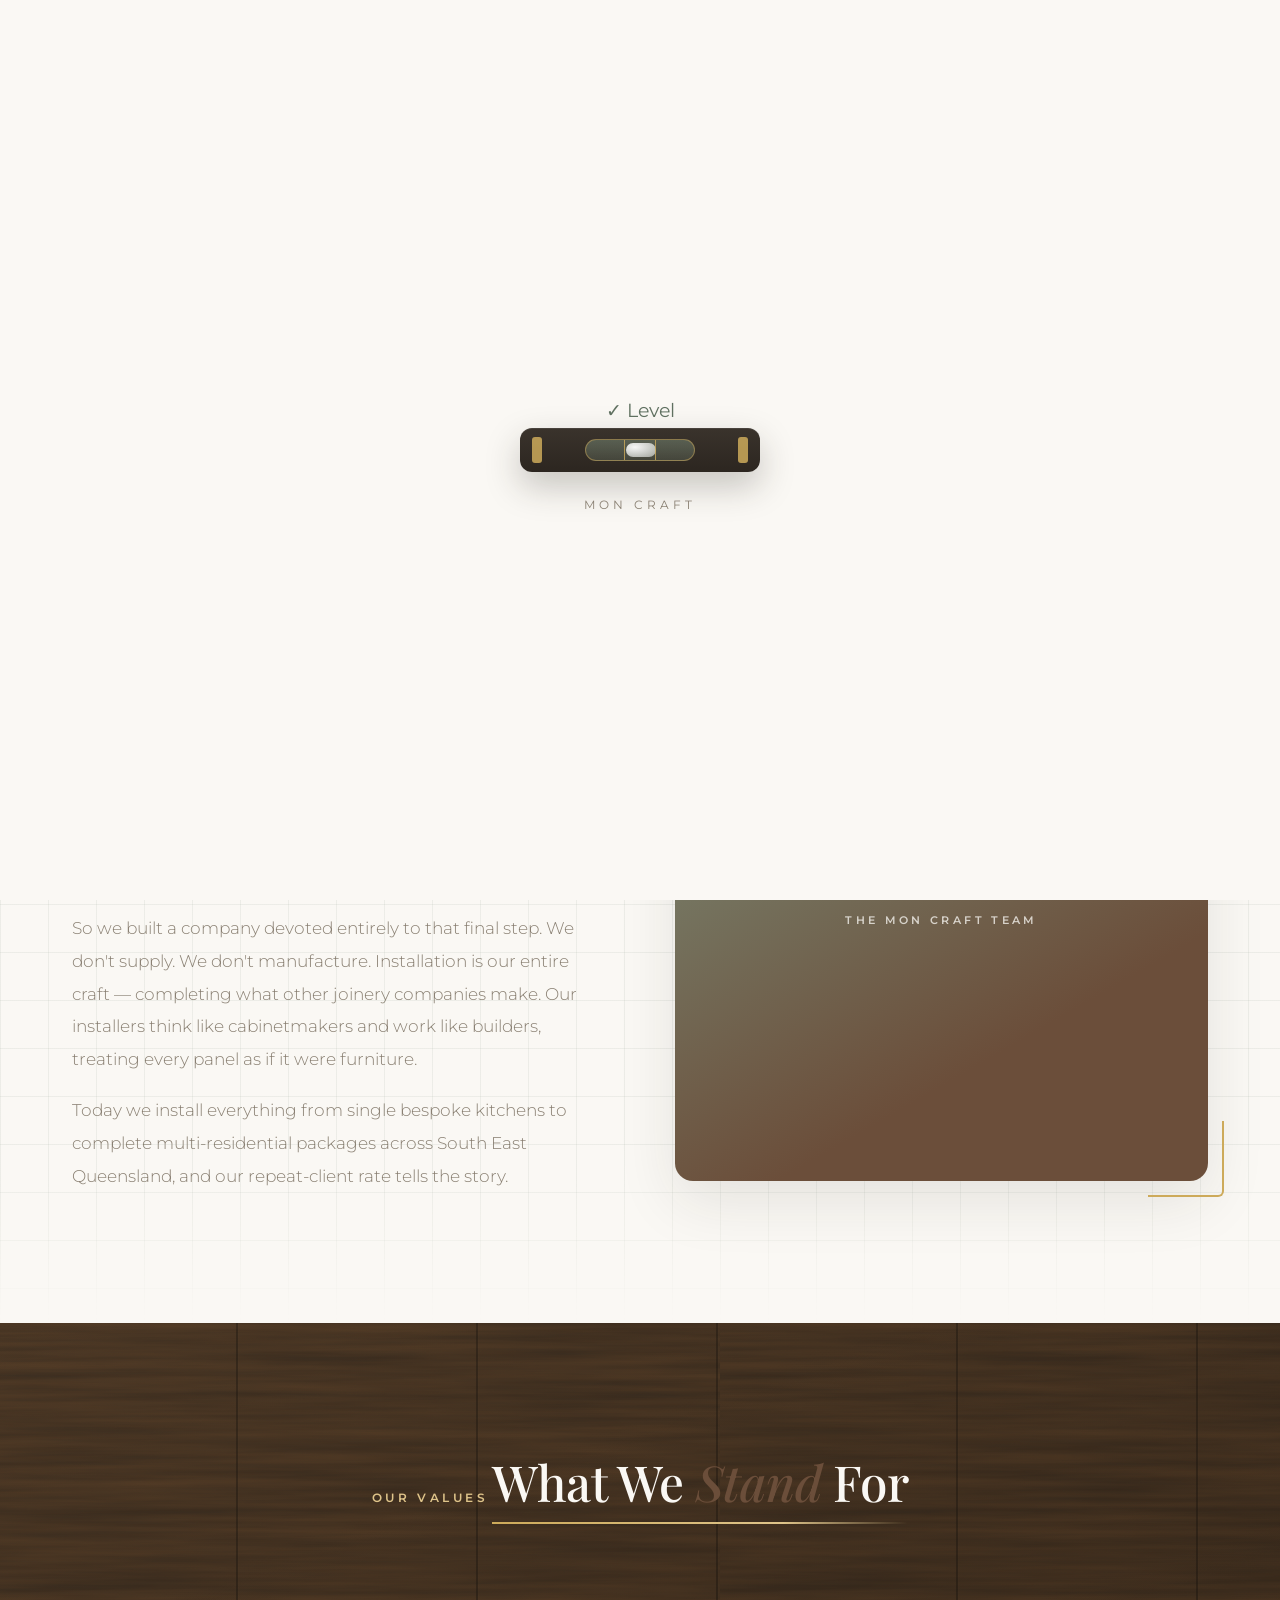
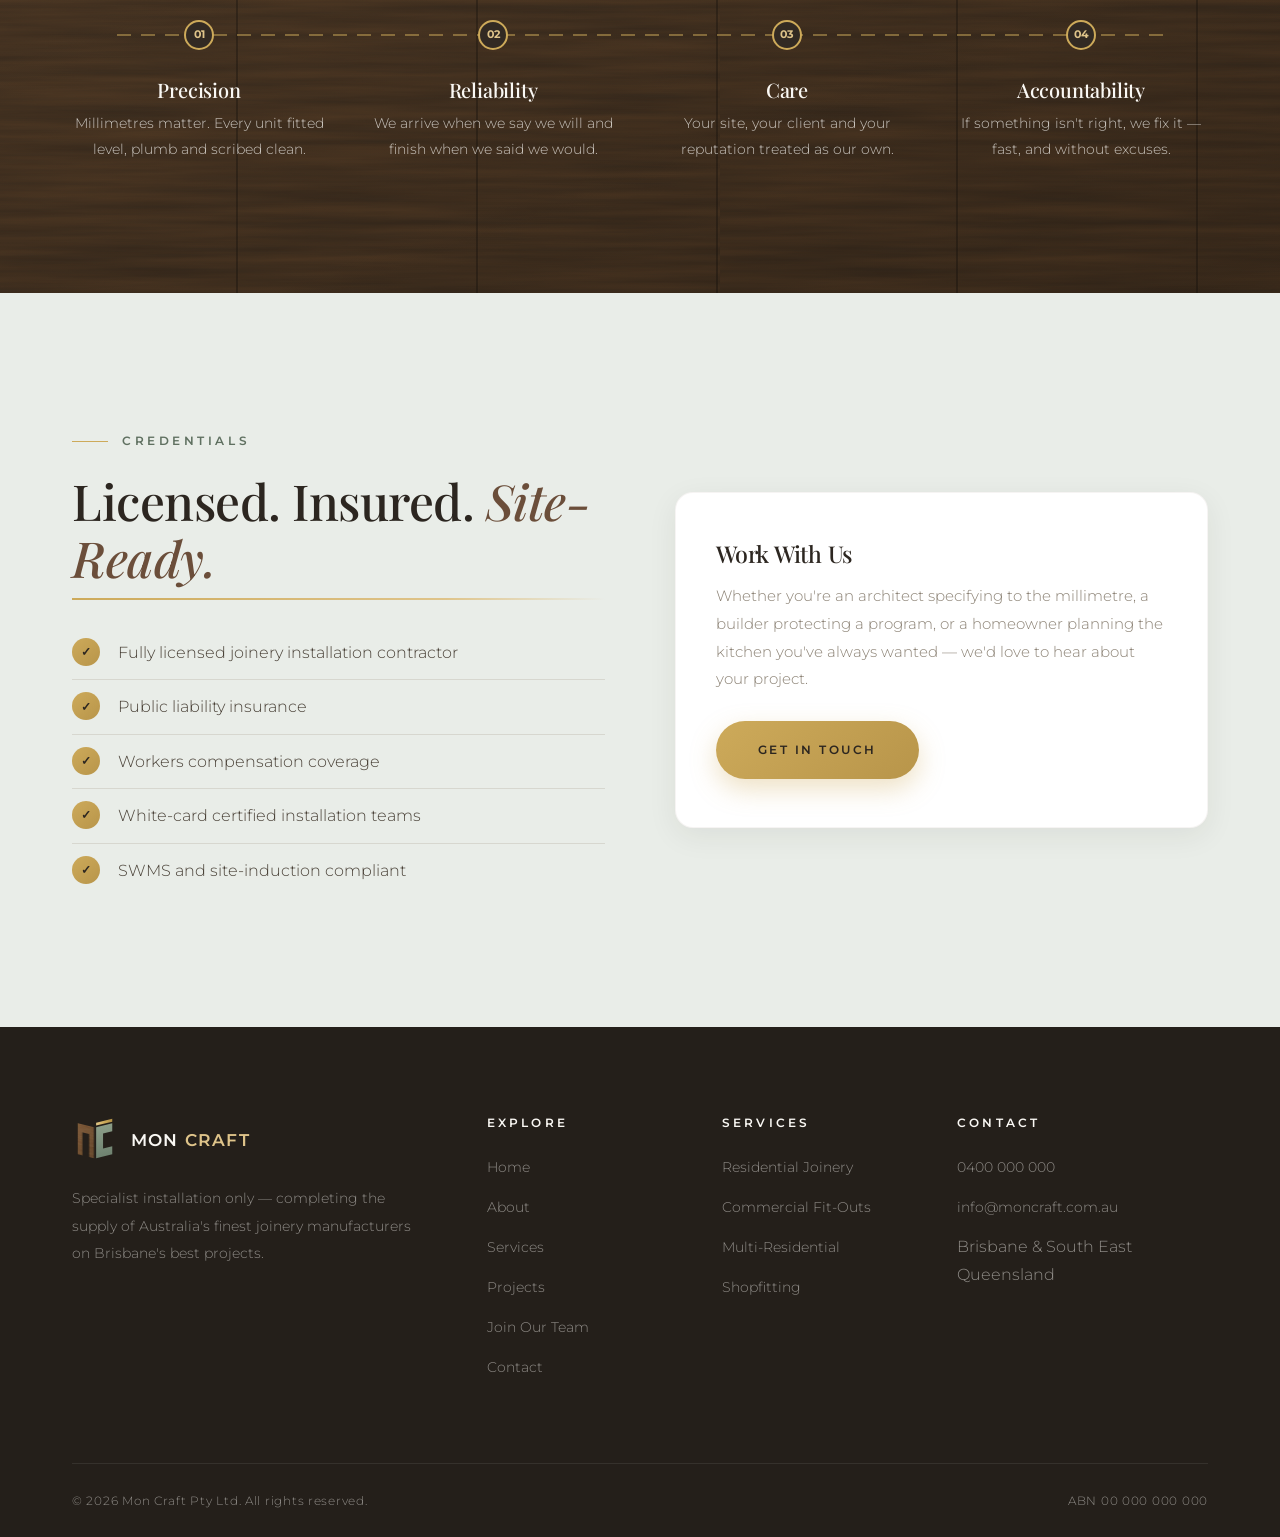
==== about.html @ 94e4bc3c "Mon Craft Pty Ltd website — initial version" ====
<!DOCTYPE html>
<html lang="en">
<head>
<meta charset="UTF-8">
<meta name="viewport" content="width=device-width, initial-scale=1.0">
<title>About — Mon Craft Pty Ltd</title>
<meta name="description" content="About Mon Craft Pty Ltd — Brisbane's premium joinery and cabinet installation specialists.">
<link rel="preconnect" href="https://fonts.googleapis.com">
<link rel="preconnect" href="https://fonts.gstatic.com" crossorigin>
<link href="https://fonts.googleapis.com/css2?family=Playfair+Display:ital,wght@0,500;0,600;1,500&family=Montserrat:wght@300;400;500;600&display=swap" rel="stylesheet">
<link rel="stylesheet" href="css/style.css">
<link rel="icon" type="image/svg+xml" href="img/logo.svg">
</head>
<body>

<div id="loader">
  <div class="level"><div class="vial"><div class="bubble"></div></div></div>
  <div class="loader-check">✓ Level</div>
  <div class="loader-msg">Mon Craft</div>
</div>
<div id="tape"></div>

<header class="site-header">
  <div class="bar">
    <nav class="nav-wrap">
      <a href="index.html" class="logo">
        <img src="img/logo.svg" alt="Mon Craft logo" class="logo-img">
        <div class="logo-text">Mon <span>Craft</span></div>
      </a>
      <button class="nav-toggle" aria-label="Menu">☰</button>
      <ul class="nav-links">
        <li><a href="index.html">Home</a></li>
        <li><a href="about.html" class="active">About</a></li>
        <li><a href="services.html">Services</a></li>
        <li><a href="projects.html">Projects</a></li>
        <li><a href="join.html">Join Us</a></li>
        <li><a href="contact.html" class="nav-cta">Get a Quote</a></li>
      </ul>
    </nav>
  </div>
</header>

<section class="page-hero">
  <div class="container">
    <span class="kicker">About Us</span>
    <h1>Where <em>Craft</em> Meets Construction</h1>
    <p>A Brisbane installation studio built on one belief: the final millimetre matters as much as the first.</p>
  </div>
</section>

<section class="section blueprint">
  <div class="container grid-2" style="align-items:center;">
    <div class="reveal-drawer">
      <span class="kicker">Our Story</span>
      <h2 class="drawn">Installation Is <em>All</em> We Do</h2>
      <p class="lead" style="margin-top:26px;">Mon Craft was founded on a simple observation: beautifully made joinery is too often let down at the final step — rushed fitting, poor scribing, defect call-backs.</p>
      <p class="lead" style="margin-top:18px;">So we built a company devoted entirely to that final step. We don't supply. We don't manufacture. Installation is our entire craft — completing what other joinery companies make. Our installers think like cabinetmakers and work like builders, treating every panel as if it were furniture.</p>
      <p class="lead" style="margin-top:18px;">Today we install everything from single bespoke kitchens to complete multi-residential packages across South East Queensland, and our repeat-client rate tells the story.</p>
    </div>
    <div class="sq-frame reveal-drawer-r">
      <div class="img"><div class="ph ph-blend" style="height:520px;">The Mon Craft Team</div></div>
    </div>
  </div>
</section>

<section class="section section-dark">
  <div class="container">
    <div class="section-head center reveal">
      <span class="kicker">Our Values</span>
      <h2 class="drawn">What We <em>Stand</em> For</h2>
    </div>
    <div class="process">
      <div class="pstep reveal d1">
        <div class="dot">01</div>
        <h3>Precision</h3>
        <p>Millimetres matter. Every unit fitted level, plumb and scribed clean.</p>
      </div>
      <div class="pstep reveal d2">
        <div class="dot">02</div>
        <h3>Reliability</h3>
        <p>We arrive when we say we will and finish when we said we would.</p>
      </div>
      <div class="pstep reveal d3">
        <div class="dot">03</div>
        <h3>Care</h3>
        <p>Your site, your client and your reputation treated as our own.</p>
      </div>
      <div class="pstep reveal d4">
        <div class="dot">04</div>
        <h3>Accountability</h3>
        <p>If something isn't right, we fix it — fast, and without excuses.</p>
      </div>
    </div>
  </div>
</section>

<section class="section section-sage">
  <div class="container grid-2" style="align-items:center;">
    <div class="reveal-drawer">
      <span class="kicker">Credentials</span>
      <h2 class="drawn">Licensed. Insured. <em>Site-Ready.</em></h2>
      <ul class="check-list" style="margin-top:26px;">
        <li>Fully licensed joinery installation contractor</li>
        <li>Public liability insurance</li>
        <li>Workers compensation coverage</li>
        <li>White-card certified installation teams</li>
        <li>SWMS and site-induction compliant</li>
      </ul>
    </div>
    <div class="reveal-drawer-r">
      <div class="card">
        <h3>Work With Us</h3>
        <p>Whether you're an architect specifying to the millimetre, a builder protecting a program, or a homeowner planning the kitchen you've always wanted — we'd love to hear about your project.</p>
        <a href="contact.html" class="btn btn-gold" style="margin-top:28px;">Get in Touch</a>
      </div>
    </div>
  </div>
</section>

<footer class="site-footer">
  <div class="container">
    <div class="footer-grid">
      <div class="footer-about">
        <a href="index.html" class="logo">
          <img src="img/logo.svg" alt="Mon Craft logo" class="logo-img">
          <div class="logo-text">Mon <span>Craft</span></div>
        </a>
        <p>Specialist installation only — completing the supply of Australia's finest joinery manufacturers on Brisbane's best projects.</p>
      </div>
      <div>
        <h4>Explore</h4>
        <ul>
          <li><a href="index.html">Home</a></li>
          <li><a href="about.html">About</a></li>
          <li><a href="services.html">Services</a></li>
          <li><a href="projects.html">Projects</a></li>
          <li><a href="join.html">Join Our Team</a></li>
          <li><a href="contact.html">Contact</a></li>
        </ul>
      </div>
      <div>
        <h4>Services</h4>
        <ul>
          <li><a href="services.html">Residential Joinery</a></li>
          <li><a href="services.html">Commercial Fit-Outs</a></li>
          <li><a href="services.html">Multi-Residential</a></li>
          <li><a href="services.html">Shopfitting</a></li>
        </ul>
      </div>
      <div>
        <h4>Contact</h4>
        <ul>
          <li><a href="tel:+61400000000">0400 000 000</a></li>
          <li><a href="mailto:info@moncraft.com.au">info@moncraft.com.au</a></li>
          <li>Brisbane &amp; South East Queensland</li>
        </ul>
      </div>
    </div>
    <div class="footer-bottom">
      <span>© 2026 Mon Craft Pty Ltd. All rights reserved.</span>
      <span>ABN 00 000 000 000</span>
    </div>
  </div>
</footer>

<script src="js/main.js"></script>
</body>
</html>
---- css/style.css ----
/* ============================================================
   Mon Craft Pty Ltd — Premium Design System
   Wood #6B4E3A · Sage #7C8F7A · Gold #CDAA5A
   Playfair Display headings · Montserrat body · Space Grotesk nav
   ============================================================ */

@import url("https://fonts.googleapis.com/css2?family=Space+Grotesk:wght@400;500;600&display=swap");

:root {
  --wood: #6B4E3A;
  --wood-deep: #4E3828;
  --wood-soft: #8a6a52;
  --sage: #7C8F7A;
  --sage-deep: #5f7060;
  --sage-mist: #e9ede8;
  --gold: #CDAA5A;
  --gold-soft: #dfc48a;
  --cream: #FAF8F4;
  --cream-2: #F3EFE8;
  --ink: #2C2620;
  --text: #4A4238;
  --text-soft: #8a8073;
  --line: rgba(107, 78, 58, 0.14);
  --max-w: 1200px;
  --r: 18px;
  --r-sm: 10px;
  --shadow: 0 20px 60px rgba(44, 38, 32, 0.10);
  --shadow-soft: 0 8px 30px rgba(44, 38, 32, 0.07);
  --font-head: "Playfair Display", Georgia, serif;
  --font-body: "Montserrat", "Helvetica Neue", Arial, sans-serif;
  --ease: cubic-bezier(0.22, 1, 0.36, 1);
}

* { margin: 0; padding: 0; box-sizing: border-box; }
html { scroll-behavior: smooth; }

body {
  font-family: var(--font-body);
  color: var(--text);
  background: var(--cream);
  line-height: 1.75;
  font-size: 16px;
  font-weight: 400;
  -webkit-font-smoothing: antialiased;
  overflow-x: hidden;
  /* carpenter's pencil cursor */
  cursor: url("data:image/svg+xml,%3Csvg xmlns='http://www.w3.org/2000/svg' width='32' height='32'%3E%3Cg transform='rotate(135 16 16)'%3E%3Crect x='12' y='-2' width='8' height='23' rx='1' fill='%236B4E3A'/%3E%3Cline x1='14.6' y1='-2' x2='14.6' y2='21' stroke='%23583e2c' stroke-width='1'/%3E%3Cline x1='17.4' y1='-2' x2='17.4' y2='21' stroke='%23856046' stroke-width='1'/%3E%3Crect x='12' y='17' width='8' height='3' fill='%23CDAA5A'/%3E%3Cpolygon points='12,21 20,21 16,29' fill='%23E8D9BF'/%3E%3Cpolygon points='14.7,26.4 17.3,26.4 16,29' fill='%232C2620'/%3E%3C/g%3E%3C/svg%3E") 7 7, auto;
}

/* gold pencil over interactive elements */
a, button, .btn, select, .project, .nav-toggle, label {
  cursor: url("data:image/svg+xml,%3Csvg xmlns='http://www.w3.org/2000/svg' width='32' height='32'%3E%3Cg transform='rotate(135 16 16)'%3E%3Crect x='12' y='-2' width='8' height='23' rx='1' fill='%23CDAA5A'/%3E%3Cline x1='14.6' y1='-2' x2='14.6' y2='21' stroke='%23b8954a' stroke-width='1'/%3E%3Cline x1='17.4' y1='-2' x2='17.4' y2='21' stroke='%23dfc48a' stroke-width='1'/%3E%3Crect x='12' y='17' width='8' height='3' fill='%232C2620'/%3E%3Cpolygon points='12,21 20,21 16,29' fill='%23E8D9BF'/%3E%3Cpolygon points='14.7,26.4 17.3,26.4 16,29' fill='%232C2620'/%3E%3C/g%3E%3C/svg%3E") 7 7, pointer;
}

img { max-width: 100%; display: block; }
::selection { background: var(--gold); color: var(--ink); }

.container { max-width: var(--max-w); margin: 0 auto; padding: 0 32px; }

/* ---------- Typography ---------- */
h1, h2, h3, h4 {
  font-family: var(--font-head);
  font-weight: 500;
  color: var(--ink);
  line-height: 1.15;
  letter-spacing: -0.01em;
}
h1 { font-size: clamp(2.8rem, 6vw, 4.8rem); }
h2 { font-size: clamp(2rem, 4vw, 3.1rem); }
h3 { font-size: 1.45rem; }
h1 em, h2 em { font-style: italic; color: var(--wood); }

.kicker {
  display: inline-flex;
  align-items: center;
  gap: 14px;
  font-size: 0.74rem;
  font-weight: 600;
  letter-spacing: 0.3em;
  text-transform: uppercase;
  color: var(--sage-deep);
  margin-bottom: 20px;
}
.kicker::before {
  content: "";
  width: 36px;
  height: 1px;
  background: var(--gold);
}

.lead {
  font-size: 1.08rem;
  font-weight: 300;
  line-height: 1.9;
  color: var(--text-soft);
  max-width: 620px;
}

/* Pencil-drawn heading underline */
.drawn { position: relative; display: inline-block; padding-bottom: 14px; }
.drawn::after {
  content: "";
  position: absolute;
  left: 0; bottom: 0;
  width: 100%;
  height: 2px;
  background: linear-gradient(90deg, var(--gold), var(--gold-soft) 70%, transparent);
  transform: scaleX(0);
  transform-origin: left;
  transition: transform 1.4s var(--ease) 0.3s;
}
.in .drawn::after, .drawn.in::after { transform: scaleX(1); }

/* ---------- Spirit-level page loader ---------- */
#loader {
  position: fixed;
  inset: 0;
  z-index: 9999;
  background: var(--cream);
  display: grid;
  place-items: center;
  transition: opacity 0.7s var(--ease), visibility 0.7s;
}
#loader.done { opacity: 0; visibility: hidden; }

.level {
  width: 240px;
  height: 44px;
  border-radius: 12px;
  background: linear-gradient(180deg, #3a332c, #2C2620);
  box-shadow: inset 0 1px 0 rgba(255,255,255,0.08), 0 14px 34px rgba(44,38,32,0.25);
  display: grid;
  place-items: center;
  position: relative;
}
.level::before, .level::after {
  content: "";
  position: absolute;
  top: 50%;
  transform: translateY(-50%);
  width: 10px; height: 26px;
  border-radius: 3px;
  background: var(--gold);
  opacity: 0.85;
}
.level::before { left: 12px; }
.level::after { right: 12px; }

.vial {
  width: 110px;
  height: 22px;
  border-radius: 12px;
  background: linear-gradient(180deg, rgba(124,143,122,0.5), rgba(124,143,122,0.28));
  border: 1px solid rgba(205,170,90,0.5);
  position: relative;
  overflow: hidden;
}
.vial::before, .vial::after {
  content: "";
  position: absolute;
  top: 0; bottom: 0;
  width: 1px;
  background: rgba(205,170,90,0.8);
}
.vial::before { left: 38px; }
.vial::after { right: 38px; }

.bubble {
  position: absolute;
  top: 3px;
  left: 8px;
  width: 30px; height: 14px;
  border-radius: 8px;
  background: radial-gradient(ellipse at 30% 30%, rgba(255,255,255,0.95), rgba(233,237,232,0.55));
  animation: settle 1.6s var(--ease) forwards;
}
@keyframes settle {
  0%   { left: 8px; }
  45%  { left: 66px; }
  70%  { left: 34px; }
  100% { left: 40px; }
}

.loader-msg {
  position: absolute;
  margin-top: 110px;
  font-size: 0.72rem;
  letter-spacing: 0.34em;
  text-transform: uppercase;
  color: var(--text-soft);
}
.loader-check {
  position: absolute;
  margin-top: -78px;
  font-size: 1.2rem;
  color: var(--sage-deep);
  opacity: 0;
  transition: opacity 0.4s;
}
#loader.level-ok .loader-check { opacity: 1; }

/* ---------- Tape-measure scroll progress (modern, minimal) ---------- */
#tape {
  position: fixed;
  top: 0; left: 0;
  height: 10px;
  width: 0%;
  z-index: 1000;
  background:
    repeating-linear-gradient(90deg,
      transparent 0 11px, rgba(44,38,32,0.35) 11px 12px,
      transparent 12px 59px, rgba(44,38,32,0.7) 59px 60px),
    linear-gradient(180deg, #faf7f0, #e9e2d2);
  border-bottom: 2px solid var(--gold);
  border-bottom-right-radius: 3px;
  box-shadow: 0 2px 10px rgba(44,38,32,0.18);
  transition: width 0.08s linear;
}
#tape::after {          /* sleek end cap */
  content: "";
  position: absolute;
  right: -2px; top: 0;
  width: 5px; height: 12px;
  background: #1d1915;
  border-radius: 0 0 3px 3px;
}

/* ---------- Realistic woodgrain panels on brown surfaces ---------- */
.hero::after, .page-hero::after, .section-dark::after, .cta-band::after {
  content: "";
  position: absolute;
  inset: 0;
  z-index: 0;
  pointer-events: none;
  background-image:
    /* panel seams: shadow + bevelled highlight every board */
    repeating-linear-gradient(90deg,
      transparent 0 236px,
      rgba(0,0,0,0.42) 236px 238px,
      rgba(255,255,255,0.07) 238px 239px,
      transparent 239px 240px),
    /* long, stretched wood fibres */
    url("data:image/svg+xml,%3Csvg xmlns='http://www.w3.org/2000/svg' width='600' height='600'%3E%3Cfilter id='wg'%3E%3CfeTurbulence type='fractalNoise' baseFrequency='0.005 0.11' numOctaves='5' seed='8'/%3E%3CfeColorMatrix values='0 0 0 0 0.82 0 0 0 0 0.62 0 0 0 0 0.40 1.1 0 0 0 -0.18'/%3E%3C/filter%3E%3Crect width='600' height='600' filter='url(%23wg)'/%3E%3C/svg%3E"),
    /* fine grain detail */
    url("data:image/svg+xml,%3Csvg xmlns='http://www.w3.org/2000/svg' width='300' height='300'%3E%3Cfilter id='wf'%3E%3CfeTurbulence type='fractalNoise' baseFrequency='0.012 0.35' numOctaves='3' seed='21'/%3E%3CfeColorMatrix values='0 0 0 0 0.25 0 0 0 0 0.16 0 0 0 0 0.09 0.7 0 0 0 -0.1'/%3E%3C/filter%3E%3Crect width='300' height='300' filter='url(%23wf)'/%3E%3C/svg%3E");
  background-size: auto, 720px 640px, 340px 300px;
  opacity: 0.55;
  mix-blend-mode: overlay;
}
.cta-band { position: relative; overflow: hidden; }
.hero .container, .page-hero .container, .cta-band .container { position: relative; z-index: 2; }
.section-dark .container { position: relative; z-index: 2; }

/* ---------- Header ---------- */
.site-header {
  position: fixed;
  top: 14px; left: 0; right: 0;
  z-index: 900;
  transition: all 0.4s var(--ease);
}
.site-header .bar {
  max-width: var(--max-w);
  margin: 0 auto;
  padding: 0 32px;
}
.nav-wrap {
  display: flex;
  align-items: center;
  justify-content: space-between;
  height: 72px;
  padding: 0 28px;
  border-radius: 100px;
  background: rgba(250, 248, 244, 0.72);
  backdrop-filter: blur(18px);
  -webkit-backdrop-filter: blur(18px);
  border: 1px solid rgba(107,78,58,0.10);
  box-shadow: var(--shadow-soft);
}

.logo { display: flex; align-items: center; gap: 13px; text-decoration: none; }
.logo-img { height: 46px; width: auto; display: block; }
.logo-text {
  font-family: var(--font-body);
  font-size: 1.08rem;
  font-weight: 600;
  letter-spacing: 0.08em;
  text-transform: uppercase;
  color: var(--wood);
}
.logo-text span { color: var(--sage-deep); }

.nav-links { display: flex; align-items: center; gap: 34px; list-style: none; }
.nav-links a {
  font-family: "Space Grotesk", var(--font-body);
  font-size: 0.98rem;
  font-weight: 500;
  letter-spacing: 0.01em;
  text-transform: none;
  text-decoration: none;
  color: var(--ink);
  position: relative;
  padding: 6px 0;
  transition: color 0.3s;
}
.nav-links a::after {
  content: "";
  position: absolute;
  left: 0; bottom: 0;
  width: 100%; height: 1px;
  background: var(--gold);
  transform: scaleX(0);
  transform-origin: left;
  transition: transform 0.4s var(--ease);
}
.nav-links a:hover { color: var(--wood); }
.nav-links a:hover::after, .nav-links a.active::after { transform: scaleX(1); }
.nav-links a.active { color: var(--wood); }

.nav-cta {
  background: linear-gradient(140deg, var(--gold), #b8954a);
  color: var(--ink) !important;
  padding: 11px 24px !important;
  border-radius: 100px;
  font-weight: 600 !important;
  box-shadow: 0 6px 18px rgba(205,170,90,0.35);
  transition: transform 0.3s var(--ease), box-shadow 0.3s !important;
}
.nav-cta::after { display: none; }
.nav-cta:hover { transform: translateY(-2px); box-shadow: 0 10px 26px rgba(205,170,90,0.45); }

.nav-toggle {
  display: none;
  background: none;
  border: none;
  font-size: 1.6rem;
  color: var(--ink);
  cursor: pointer;
}

/* ---------- Buttons (chisel-carved) ---------- */
.btn {
  display: inline-block;
  font-family: var(--font-body);
  font-size: 0.78rem;
  font-weight: 600;
  letter-spacing: 0.2em;
  text-transform: uppercase;
  text-decoration: none;
  padding: 18px 42px;
  border-radius: 100px;
  cursor: pointer;
  border: none;
  transition: all 0.35s var(--ease);
  position: relative;
}
.btn-gold {
  background: linear-gradient(140deg, var(--gold), #b8954a);
  color: var(--ink);
  box-shadow: 0 10px 26px rgba(205,170,90,0.35);
}
.btn-gold:hover {
  transform: translateY(1px);           /* carved press */
  box-shadow: 0 4px 12px rgba(205,170,90,0.3),
              inset 0 3px 8px rgba(78,56,40,0.28);
}
.btn-ghost {
  background: transparent;
  color: var(--cream);
  border: 1px solid rgba(250,248,244,0.4);
}
.btn-ghost:hover { background: rgba(250,248,244,0.12); border-color: var(--gold); color: var(--gold-soft); }

.btn-wood {
  background: linear-gradient(140deg, var(--wood), var(--wood-deep));
  color: var(--cream);
  box-shadow: 0 10px 26px rgba(107,78,58,0.3);
}
.btn-wood:hover {
  transform: translateY(1px);
  box-shadow: 0 4px 12px rgba(107,78,58,0.28), inset 0 3px 8px rgba(0,0,0,0.3);
}

/* ---------- Blueprint grid backdrop ---------- */
.blueprint {
  position: relative;
}
.blueprint::before {
  content: "";
  position: absolute;
  inset: 0;
  background-image:
    linear-gradient(rgba(124,143,122,0.10) 1px, transparent 1px),
    linear-gradient(90deg, rgba(124,143,122,0.10) 1px, transparent 1px);
  background-size: 48px 48px;
  pointer-events: none;
  mask-image: linear-gradient(180deg, transparent, black 18%, black 82%, transparent);
  -webkit-mask-image: linear-gradient(180deg, transparent, black 18%, black 82%, transparent);
}

/* ---------- Hero ---------- */
.hero {
  min-height: 100vh;
  display: flex;
  align-items: center;
  position: relative;
  overflow: hidden;
  background:
    radial-gradient(1100px 600px at 82% 18%, rgba(205,170,90,0.16), transparent 60%),
    radial-gradient(900px 700px at 12% 85%, rgba(124,143,122,0.14), transparent 55%),
    linear-gradient(165deg, #3e3022 0%, #52402c 45%, #2e2318 100%);
  color: var(--cream);
  padding: 160px 0 120px;
}
.hero::before {   /* blueprint lines overlay */
  content: "";
  position: absolute;
  inset: 0;
  background-image:
    linear-gradient(rgba(205,170,90,0.06) 1px, transparent 1px),
    linear-gradient(90deg, rgba(205,170,90,0.06) 1px, transparent 1px);
  background-size: 64px 64px;
  pointer-events: none;
}
.hero .container { position: relative; z-index: 2; }
.hero .kicker { color: var(--gold-soft); }
.hero h1 { color: var(--cream); max-width: 820px; }
.hero h1 em { color: var(--gold-soft); }
.hero .lead { color: rgba(250,248,244,0.68); margin: 30px 0 44px; }
.hero-btns { display: flex; gap: 18px; flex-wrap: wrap; }

/* hero tape measure svg */
.hero-tape {
  position: absolute;
  bottom: 0;
  left: 0;
  width: 100%;
  z-index: 1;
  opacity: 0.95;
}

/* subtle wood shavings */
.shaving {
  position: absolute;
  width: 14px; height: 7px;
  border-radius: 50% 50% 50% 50% / 70% 70% 30% 30%;
  background: linear-gradient(140deg, var(--gold-soft), var(--wood-soft));
  opacity: 0;
  animation: drift 9s linear infinite;
  pointer-events: none;
}
@keyframes drift {
  0%   { transform: translateY(-40px) rotate(0deg); opacity: 0; }
  12%  { opacity: 0.4; }
  85%  { opacity: 0.25; }
  100% { transform: translateY(105vh) rotate(540deg); opacity: 0; }
}

/* scroll hint */
.scroll-hint {
  position: absolute;
  bottom: 46px; left: 50%;
  transform: translateX(-50%);
  z-index: 3;
  font-size: 0.66rem;
  letter-spacing: 0.34em;
  text-transform: uppercase;
  color: rgba(250,248,244,0.55);
  text-align: center;
}
.scroll-hint::after {
  content: "";
  display: block;
  width: 1px; height: 42px;
  margin: 12px auto 0;
  background: linear-gradient(180deg, var(--gold), transparent);
  animation: hint 2.2s var(--ease) infinite;
}
@keyframes hint { 0% { transform: scaleY(0); transform-origin: top; } 55% { transform: scaleY(1); } 100% { transform: scaleY(0); transform-origin: bottom; } }

/* ---------- Sections ---------- */
.section { padding: 130px 0; position: relative; }
.section-cream2 { background: var(--cream-2); }
.section-sage { background: var(--sage-mist); }
.section-dark {
  background: linear-gradient(160deg, #3e3022, #2e2318);
  color: rgba(250,248,244,0.75);
}
.section-dark h2, .section-dark h3 { color: var(--cream); }
.section-dark .lead { color: rgba(250,248,244,0.6); }
.section-dark .kicker { color: var(--gold-soft); }

.section-head { margin-bottom: 72px; }
.section-head.center { text-align: center; }
.section-head.center .lead { margin: 18px auto 0; }
.section-head.center .kicker { justify-content: center; }
.section-head.center .kicker::before { display: none; }

/* gold divider */
.divider {
  width: 72px; height: 1px;
  background: linear-gradient(90deg, transparent, var(--gold), transparent);
  margin: 0 auto;
}

/* ---------- Grids ---------- */
.grid-3 { display: grid; grid-template-columns: repeat(3, 1fr); gap: 34px; }
.grid-2 { display: grid; grid-template-columns: 1fr 1fr; gap: 70px; }

/* ---------- Cards (drawer reveal) ---------- */
.card {
  background: #fff;
  border-radius: var(--r);
  padding: 48px 40px;
  box-shadow: var(--shadow-soft);
  border: 1px solid rgba(107,78,58,0.06);
  transition: transform 0.5s var(--ease), box-shadow 0.5s var(--ease);
  position: relative;
  overflow: hidden;
}
.card::before {          /* gold edge appears on hover */
  content: "";
  position: absolute;
  top: 0; left: 0; right: 0;
  height: 3px;
  background: linear-gradient(90deg, var(--gold), transparent);
  transform: scaleX(0);
  transform-origin: left;
  transition: transform 0.6s var(--ease);
}
.card:hover { transform: translateY(-8px); box-shadow: var(--shadow); }
.card:hover::before { transform: scaleX(1); }

.card-icon {
  width: 60px; height: 60px;
  border-radius: 16px;
  background: linear-gradient(140deg, var(--sage-mist), #fff);
  border: 1px solid rgba(124,143,122,0.25);
  display: grid;
  place-items: center;
  font-size: 1.5rem;
  margin-bottom: 26px;
  color: var(--wood);
}
.card h3 { margin-bottom: 14px; }
.card p { font-size: 0.94rem; font-weight: 300; color: var(--text-soft); line-height: 1.85; }
.card-link {
  display: inline-block;
  margin-top: 22px;
  font-size: 0.74rem;
  font-weight: 600;
  letter-spacing: 0.2em;
  text-transform: uppercase;
  color: var(--wood);
  text-decoration: none;
  border-bottom: 1px solid var(--gold);
  padding-bottom: 3px;
  transition: color 0.3s;
}
.card-link:hover { color: var(--gold); }

/* ---------- Carpenter's-square framed images ---------- */
.sq-frame {
  position: relative;
  border-radius: var(--r);
  overflow: visible;
}
.sq-frame .img {
  border-radius: var(--r);
  overflow: hidden;
  box-shadow: var(--shadow);
}
.sq-frame::before, .sq-frame::after {
  content: "";
  position: absolute;
  width: 74px; height: 74px;
  border: 2px solid var(--gold);
  transition: all 1s var(--ease) 0.35s;
  opacity: 0;
}
.sq-frame::before {
  top: -16px; left: -16px;
  border-right: none; border-bottom: none;
  border-top-left-radius: 6px;
  transform: translate(14px, 14px);
}
.sq-frame::after {
  bottom: -16px; right: -16px;
  border-left: none; border-top: none;
  border-bottom-right-radius: 6px;
  transform: translate(-14px, -14px);
}
.sq-frame.in::before { opacity: 1; transform: translate(0,0); }
.sq-frame.in::after { opacity: 1; transform: translate(0,0); }

/* placeholder "photography" */
.ph {
  height: 420px;
  display: grid;
  place-items: center;
  font-size: 0.7rem;
  font-weight: 600;
  letter-spacing: 0.3em;
  text-transform: uppercase;
  color: rgba(250,248,244,0.75);
}
.ph-kitchen { background: linear-gradient(150deg, #8a6a52 0%, #6B4E3A 45%, #4E3828 100%); }
.ph-sage { background: linear-gradient(150deg, #96a894, #7C8F7A 55%, #5f7060); }
.ph-dark { background: linear-gradient(150deg, #443628, #2C2620); }
.ph-blend { background: linear-gradient(150deg, #7C8F7A 0%, #6B4E3A 70%); }
.ph-warm { background: linear-gradient(150deg, #CDAA5A 0%, #8a6a52 60%, #6B4E3A); }
.ph-stone { background: linear-gradient(150deg, #a99f90, #6f665a); }

/* ---------- Projects: blueprint → finished ---------- */
.project {
  position: relative;
  border-radius: var(--r);
  overflow: hidden;
  box-shadow: var(--shadow-soft);
  cursor: pointer;
}
.project .ph { height: 320px; transition: transform 1.2s var(--ease); }
.project:hover .ph { transform: scale(1.05); }

.project .bp {
  position: absolute;
  inset: 0;
  background:
    linear-gradient(rgba(44,56,66,0.92), rgba(44,56,66,0.92));
  background-color: #2c3842;
  transition: opacity 0.9s var(--ease);
  display: grid;
  place-items: center;
}
.project .bp svg { width: 62%; height: auto; opacity: 0.9; }
.project:hover .bp { opacity: 0; }

.project .meta {
  position: absolute;
  left: 0; right: 0; bottom: 0;
  padding: 26px 28px;
  background: linear-gradient(transparent, rgba(30,25,20,0.85));
  color: var(--cream);
  z-index: 2;
}
.project .meta .tag {
  font-size: 0.64rem;
  font-weight: 600;
  letter-spacing: 0.28em;
  text-transform: uppercase;
  color: var(--gold-soft);
}
.project .meta h3 { color: var(--cream); font-size: 1.25rem; margin-top: 6px; }
.bp-hint {
  text-align: center;
  margin-top: 46px;
  font-size: 0.72rem;
  letter-spacing: 0.26em;
  text-transform: uppercase;
  color: var(--text-soft);
}

/* ---------- Process (measured timeline) ---------- */
.process { display: grid; grid-template-columns: repeat(4, 1fr); gap: 40px; position: relative; }
.process::before {       /* tape line connecting steps */
  content: "";
  position: absolute;
  top: 34px; left: 4%; right: 4%;
  height: 2px;
  background: repeating-linear-gradient(90deg, var(--gold) 0 14px, transparent 14px 24px);
  opacity: 0.5;
}
.pstep { position: relative; text-align: center; padding-top: 78px; }
.pstep .dot {
  position: absolute;
  top: 20px; left: 50%;
  transform: translateX(-50%);
  width: 30px; height: 30px;
  border-radius: 50%;
  background: var(--cream);
  border: 2px solid var(--gold);
  display: grid;
  place-items: center;
  font-size: 0.7rem;
  font-weight: 700;
  color: var(--wood);
  z-index: 1;
}
.section-dark .pstep .dot { background: #322a23; color: var(--gold-soft); }
.pstep h3 { font-size: 1.25rem; margin-bottom: 10px; }
.pstep p { font-size: 0.9rem; font-weight: 300; line-height: 1.8; }

/* ---------- Why us checklist ---------- */
.check-list { list-style: none; margin-top: 12px; }
.check-list li {
  padding: 13px 0 13px 46px;
  position: relative;
  font-size: 0.98rem;
  font-weight: 300;
  border-bottom: 1px solid var(--line);
}
.check-list li:last-child { border-bottom: none; }
.check-list li::before {
  content: "✓";
  position: absolute;
  left: 0; top: 12px;
  width: 28px; height: 28px;
  border-radius: 50%;
  background: linear-gradient(140deg, var(--gold), #b8954a);
  color: var(--ink);
  font-size: 0.78rem;
  font-weight: 700;
  display: grid;
  place-items: center;
}

/* ---------- Stats ---------- */
.stats { display: grid; grid-template-columns: repeat(4, 1fr); gap: 40px; text-align: center; }
.stat-num {
  font-family: var(--font-head);
  font-size: 3.4rem;
  color: var(--gold);
  line-height: 1;
}
.stat-num sup { font-size: 1.6rem; color: var(--gold-soft); }
.stat-label {
  margin-top: 12px;
  font-size: 0.7rem;
  font-weight: 600;
  letter-spacing: 0.26em;
  text-transform: uppercase;
  color: rgba(250,248,244,0.55);
}

/* ---------- Testimonials ---------- */
.quote-card {
  background: #fff;
  border-radius: var(--r);
  padding: 46px 42px;
  box-shadow: var(--shadow-soft);
  border: 1px solid rgba(107,78,58,0.06);
  position: relative;
}
.quote-card::before {
  content: "“";
  position: absolute;
  top: 18px; left: 34px;
  font-family: var(--font-head);
  font-size: 5rem;
  color: var(--gold);
  opacity: 0.35;
  line-height: 1;
}
.quote-card p { font-size: 0.98rem; font-weight: 300; font-style: italic; line-height: 1.9; margin-top: 26px; }
.quote-card .who {
  margin-top: 26px;
  font-size: 0.74rem;
  font-weight: 600;
  letter-spacing: 0.2em;
  text-transform: uppercase;
  font-style: normal;
  color: var(--wood);
}
.quote-card .who span { display: block; color: var(--text-soft); font-weight: 400; letter-spacing: 0.12em; margin-top: 3px; }

/* ---------- CTA band ---------- */
.cta-band {
  padding: 130px 0;
  text-align: center;
  background:
    radial-gradient(900px 400px at 50% 0%, rgba(205,170,90,0.16), transparent 65%),
    linear-gradient(160deg, #3e3022, #2e2318);
  color: var(--cream);
}
.cta-band h2 { color: var(--cream); margin-bottom: 20px; }
.cta-band p { color: rgba(250,248,244,0.6); font-weight: 300; margin-bottom: 44px; font-size: 1.05rem; }

/* ---------- Forms ---------- */
.form-grid { display: grid; grid-template-columns: 1fr 1fr; gap: 22px; }
.form-grid .full { grid-column: 1 / -1; }

label {
  display: block;
  font-size: 0.68rem;
  font-weight: 600;
  letter-spacing: 0.22em;
  text-transform: uppercase;
  margin-bottom: 9px;
  color: var(--ink);
}
input, select, textarea {
  width: 100%;
  padding: 16px 18px;
  border: 1px solid rgba(107,78,58,0.18);
  border-radius: var(--r-sm);
  font-family: var(--font-body);
  font-size: 0.95rem;
  font-weight: 300;
  background: #fff;
  color: var(--text);
  transition: border-color 0.3s, box-shadow 0.3s;
}
input:focus, select:focus, textarea:focus {
  outline: none;
  border-color: var(--gold);
  box-shadow: 0 0 0 4px rgba(205,170,90,0.14);
}
textarea { resize: vertical; min-height: 150px; }

/* ---------- Contact info ---------- */
.info-block { display: flex; gap: 20px; margin-bottom: 34px; }
.info-icon {
  flex: 0 0 52px;
  height: 52px;
  border-radius: 14px;
  background: linear-gradient(140deg, var(--sage-mist), #fff);
  border: 1px solid rgba(124,143,122,0.25);
  display: grid;
  place-items: center;
  font-size: 1.2rem;
}
.info-block h3 { font-size: 1.15rem; margin-bottom: 4px; }
.info-block p { font-size: 0.92rem; font-weight: 300; color: var(--text-soft); }
.info-block a { color: var(--wood); text-decoration: none; border-bottom: 1px solid var(--gold); }
.info-block a:hover { color: var(--gold); }

/* ---------- Page hero (interior) ---------- */
.page-hero {
  padding: 210px 0 110px;
  background:
    radial-gradient(900px 500px at 85% 20%, rgba(205,170,90,0.15), transparent 60%),
    linear-gradient(160deg, #3e3022, #2e2318);
  color: var(--cream);
  position: relative;
  overflow: hidden;
}
.page-hero::before {
  content: "";
  position: absolute;
  inset: 0;
  background-image:
    linear-gradient(rgba(205,170,90,0.05) 1px, transparent 1px),
    linear-gradient(90deg, rgba(205,170,90,0.05) 1px, transparent 1px);
  background-size: 64px 64px;
}
.page-hero .container { position: relative; }
.page-hero h1 { color: var(--cream); font-size: clamp(2.4rem, 5vw, 3.8rem); }
.page-hero .kicker { color: var(--gold-soft); }
.page-hero p { color: rgba(250,248,244,0.65); font-weight: 300; margin-top: 22px; max-width: 640px; font-size: 1.05rem; }

/* ---------- Footer ---------- */
.site-footer {
  background: #241f1a;
  color: rgba(250,248,244,0.5);
  padding: 90px 0 0;
  font-weight: 300;
}
.footer-grid {
  display: grid;
  grid-template-columns: 2fr 1fr 1fr 1.4fr;
  gap: 56px;
  padding-bottom: 70px;
}
.footer-grid h4 {
  color: var(--cream);
  font-family: var(--font-body);
  font-size: 0.72rem;
  font-weight: 600;
  letter-spacing: 0.28em;
  text-transform: uppercase;
  margin-bottom: 22px;
}
.footer-grid ul { list-style: none; }
.footer-grid li { margin-bottom: 12px; }
.footer-grid a { color: rgba(250,248,244,0.5); text-decoration: none; font-size: 0.9rem; transition: color 0.3s; }
.footer-grid a:hover { color: var(--gold-soft); }
.footer-grid p { font-size: 0.9rem; line-height: 1.9; }
.footer-about .logo { margin-bottom: 22px; }
.footer-about .logo-text { color: var(--cream); }
.footer-about .logo-text span { color: var(--gold-soft); }

.footer-bottom {
  border-top: 1px solid rgba(250,248,244,0.08);
  padding: 26px 0;
  font-size: 0.76rem;
  letter-spacing: 0.06em;
  display: flex;
  justify-content: space-between;
  flex-wrap: wrap;
  gap: 8px;
}

/* ---------- Scroll reveal utilities ---------- */
.reveal { opacity: 0; transform: translateY(46px); transition: opacity 1s var(--ease), transform 1s var(--ease); }
.reveal.in { opacity: 1; transform: none; }

.reveal-drawer { opacity: 0; transform: translateX(-60px); transition: opacity 1s var(--ease), transform 1s var(--ease); }
.reveal-drawer.in { opacity: 1; transform: none; }

.reveal-drawer-r { opacity: 0; transform: translateX(60px); transition: opacity 1s var(--ease), transform 1s var(--ease); }
.reveal-drawer-r.in { opacity: 1; transform: none; }

.d1 { transition-delay: 0.12s; }
.d2 { transition-delay: 0.24s; }
.d3 { transition-delay: 0.36s; }
.d4 { transition-delay: 0.48s; }
.d5 { transition-delay: 0.6s; }

/* ---------- Responsive ---------- */
@media (max-width: 980px) {
  .grid-3, .process { grid-template-columns: repeat(2, 1fr); }
  .process::before { display: none; }
  .grid-2 { grid-template-columns: 1fr; gap: 50px; }
  .footer-grid { grid-template-columns: 1fr 1fr; }
  .stats { grid-template-columns: repeat(2, 1fr); }
}

@media (max-width: 700px) {
  .grid-3, .process, .form-grid, .footer-grid, .stats { grid-template-columns: 1fr; }
  .section { padding: 84px 0; }

  .nav-toggle { display: block; }
  .nav-links {
    display: none;
    position: absolute;
    top: 86px; left: 16px; right: 16px;
    background: rgba(250,248,244,0.97);
    backdrop-filter: blur(18px);
    flex-direction: column;
    gap: 20px;
    padding: 30px;
    border-radius: 24px;
    box-shadow: var(--shadow);
    border: 1px solid rgba(107,78,58,0.1);
  }
  .nav-links.open { display: flex; }

  .hero { padding: 140px 0 110px; }
  .page-hero { padding: 170px 0 84px; }
  .ph { height: 300px; }
}

@media (prefers-reduced-motion: reduce) {
  *, *::before, *::after { animation: none !important; transition: none !important; }
  .reveal, .reveal-drawer, .reveal-drawer-r { opacity: 1; transform: none; }
}
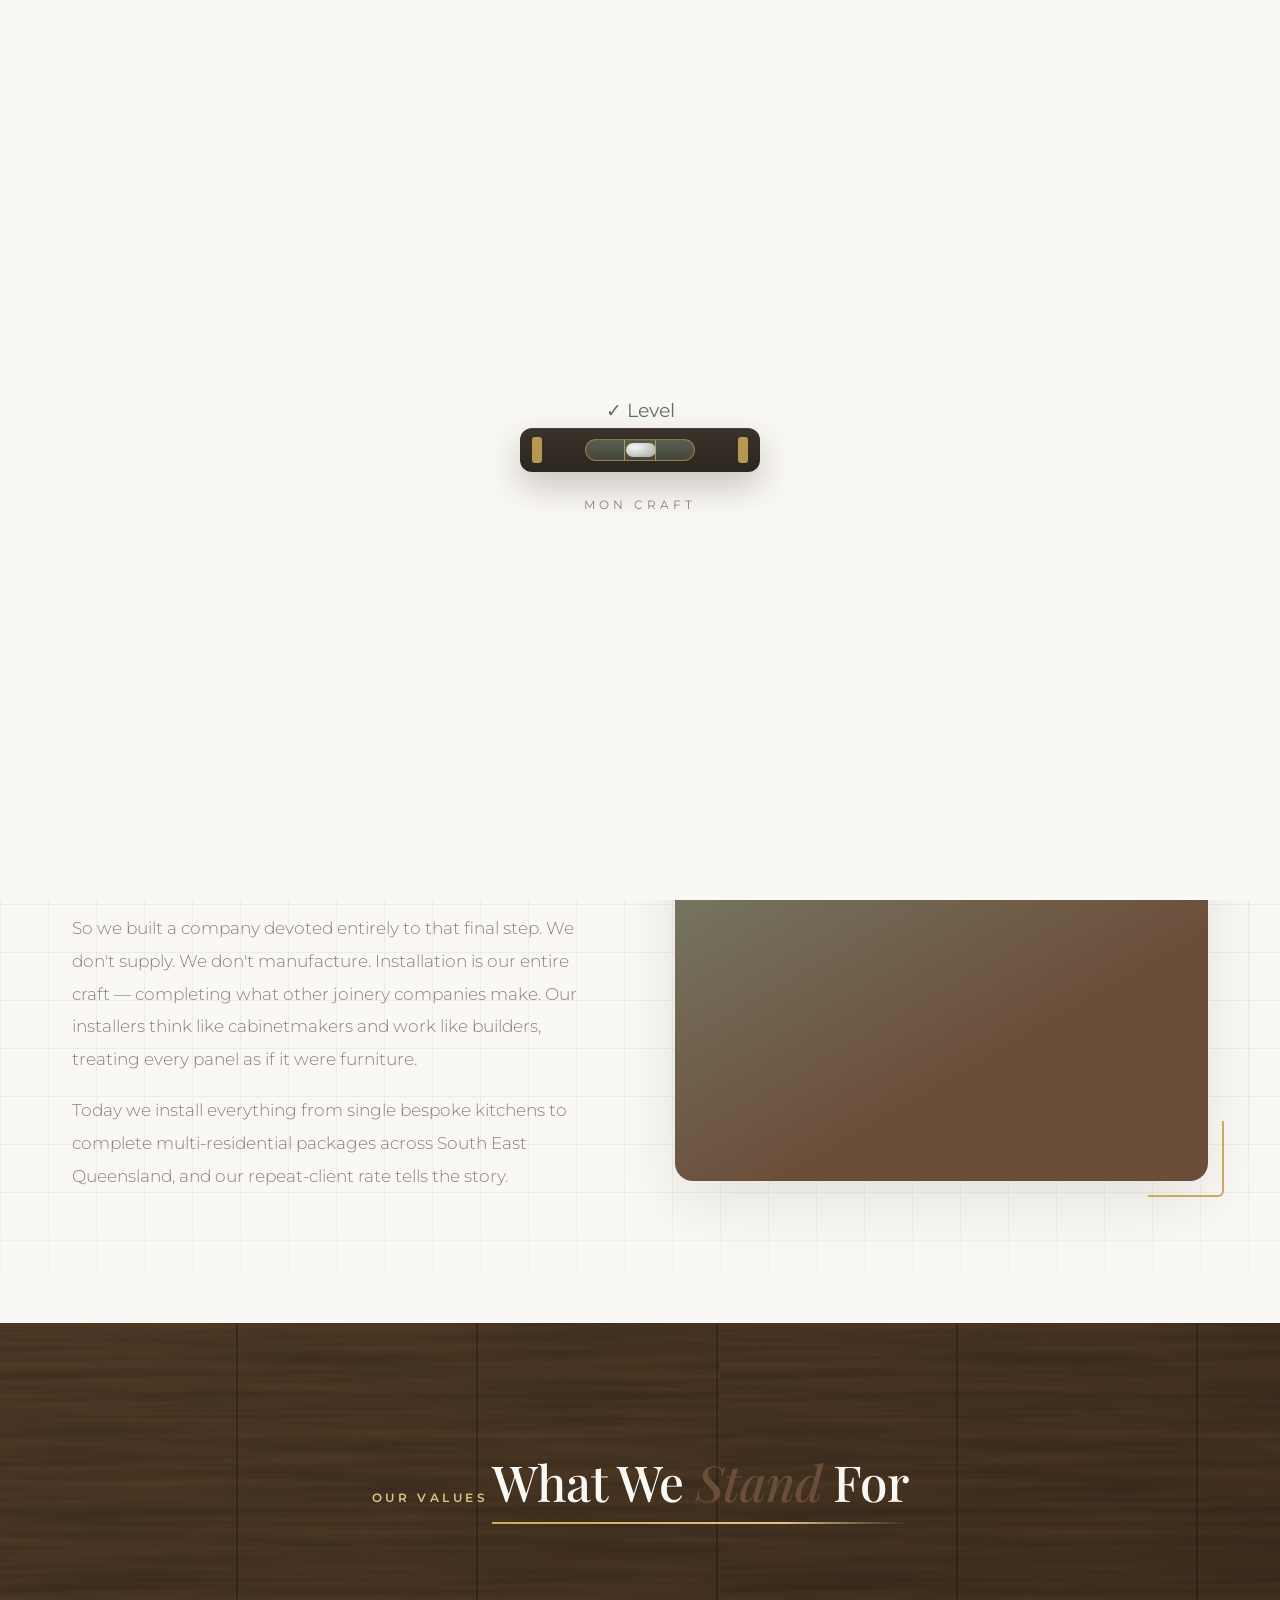
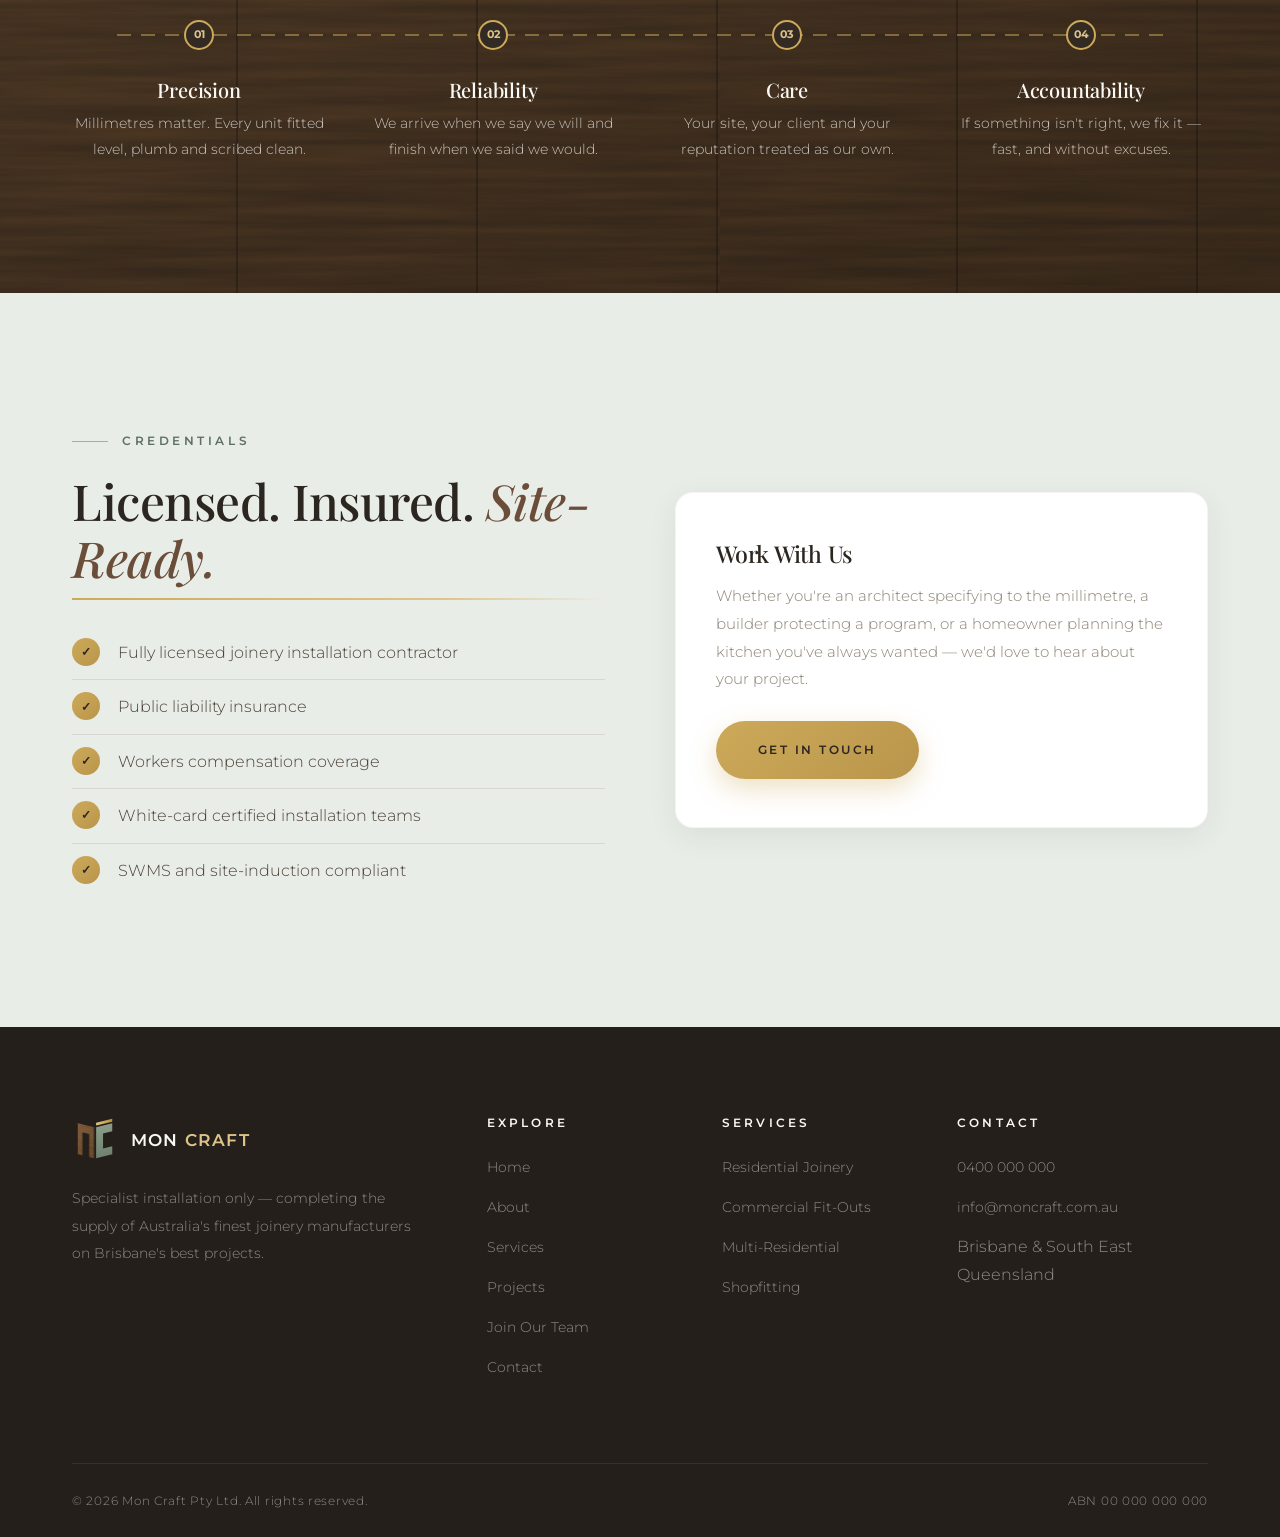
==== commit 8123a1e2: "Photo-first redesign: cinematic stock imagery, photo heroes, gallery photos" ====
--- a/about.html
+++ b/about.html
@@ -40,7 +40,7 @@
   </div>
 </header>
 
-<section class="page-hero">
+<section class="page-hero" style="background: linear-gradient(rgba(30,23,16,0.78), rgba(30,23,16,0.84)), url('https://images.unsplash.com/photo-1416879595882-3373a0480b5b?w=1920&q=75&auto=format&fit=crop') center/cover no-repeat, linear-gradient(160deg,#3e3022,#2e2318);">
   <div class="container">
     <span class="kicker">About Us</span>
     <h1>Where <em>Craft</em> Meets Construction</h1>
@@ -58,7 +58,7 @@
       <p class="lead" style="margin-top:18px;">Today we install everything from single bespoke kitchens to complete multi-residential packages across South East Queensland, and our repeat-client rate tells the story.</p>
     </div>
     <div class="sq-frame reveal-drawer-r">
-      <div class="img"><div class="ph ph-blend" style="height:520px;">The Mon Craft Team</div></div>
+      <div class="img"><div class="ph ph-blend" style="height:520px;" role="img" aria-label="The Mon Craft team at work"></div></div>
     </div>
   </div>
 </section>
--- a/css/style.css
+++ b/css/style.css
@@ -226,7 +226,7 @@
 }
 
 /* ---------- Realistic woodgrain panels on brown surfaces ---------- */
-.hero::after, .page-hero::after, .section-dark::after, .cta-band::after {
+.section-dark::after {
   content: "";
   position: absolute;
   inset: 0;
@@ -405,8 +405,8 @@
   position: relative;
   overflow: hidden;
   background:
-    radial-gradient(1100px 600px at 82% 18%, rgba(205,170,90,0.16), transparent 60%),
-    radial-gradient(900px 700px at 12% 85%, rgba(124,143,122,0.14), transparent 55%),
+    linear-gradient(115deg, rgba(30,23,16,0.86) 25%, rgba(30,23,16,0.55) 60%, rgba(30,23,16,0.72)),
+    url("https://images.unsplash.com/photo-1556911220-bff31c812dba?w=1920&q=80&auto=format&fit=crop") center/cover no-repeat,
     linear-gradient(165deg, #3e3022 0%, #52402c 45%, #2e2318 100%);
   color: var(--cream);
   padding: 160px 0 120px;
@@ -592,7 +592,7 @@
 .sq-frame.in::before { opacity: 1; transform: translate(0,0); }
 .sq-frame.in::after { opacity: 1; transform: translate(0,0); }
 
-/* placeholder "photography" */
+/* photography blocks (stock imagery with gradient fallback) */
 .ph {
   height: 420px;
   display: grid;
@@ -601,14 +601,24 @@
   font-weight: 600;
   letter-spacing: 0.3em;
   text-transform: uppercase;
-  color: rgba(250,248,244,0.75);
-}
-.ph-kitchen { background: linear-gradient(150deg, #8a6a52 0%, #6B4E3A 45%, #4E3828 100%); }
-.ph-sage { background: linear-gradient(150deg, #96a894, #7C8F7A 55%, #5f7060); }
+  color: rgba(250,248,244,0);
+  background-size: cover !important;
+  background-position: center !important;
+}
+.ph-kitchen { background: url("https://images.unsplash.com/photo-1484154218962-a197022b5858?w=1200&q=80&auto=format&fit=crop") , linear-gradient(150deg, #8a6a52 0%, #6B4E3A 45%, #4E3828 100%); }
+.ph-sage { background: url("https://images.unsplash.com/photo-1586023492125-27b2c045efd7?w=1200&q=80&auto=format&fit=crop"), linear-gradient(150deg, #96a894, #7C8F7A 55%, #5f7060); }
 .ph-dark { background: linear-gradient(150deg, #443628, #2C2620); }
-.ph-blend { background: linear-gradient(150deg, #7C8F7A 0%, #6B4E3A 70%); }
+.ph-blend { background: url("https://images.unsplash.com/photo-1416879595882-3373a0480b5b?w=1200&q=80&auto=format&fit=crop"), linear-gradient(150deg, #7C8F7A 0%, #6B4E3A 70%); }
 .ph-warm { background: linear-gradient(150deg, #CDAA5A 0%, #8a6a52 60%, #6B4E3A); }
 .ph-stone { background: linear-gradient(150deg, #a99f90, #6f665a); }
+
+/* project gallery photos */
+.ph-p1 { background: url("https://images.unsplash.com/photo-1556909114-f6e7ad7d3136?w=1200&q=80&auto=format&fit=crop"), linear-gradient(150deg, #8a6a52, #4E3828); }
+.ph-p2 { background: url("https://images.unsplash.com/photo-1497366754035-f200968a6e72?w=1200&q=80&auto=format&fit=crop"), linear-gradient(150deg, #443628, #2C2620); }
+.ph-p3 { background: url("https://images.unsplash.com/photo-1600585154340-be6161a56a0c?w=1200&q=80&auto=format&fit=crop"), linear-gradient(150deg, #7C8F7A, #6B4E3A); }
+.ph-p4 { background: url("https://images.unsplash.com/photo-1517248135467-4c7edcad34c4?w=1200&q=80&auto=format&fit=crop"), linear-gradient(150deg, #CDAA5A, #6B4E3A); }
+.ph-p5 { background: url("https://images.unsplash.com/photo-1441986300917-64674bd600d8?w=1200&q=80&auto=format&fit=crop"), linear-gradient(150deg, #a99f90, #6f665a); }
+.ph-p6 { background: url("https://images.unsplash.com/photo-1618221195710-dd6b41faaea6?w=1200&q=80&auto=format&fit=crop"), linear-gradient(150deg, #96a894, #5f7060); }
 
 /* ---------- Projects: blueprint → finished ---------- */
 .project {
@@ -767,7 +777,8 @@
   padding: 130px 0;
   text-align: center;
   background:
-    radial-gradient(900px 400px at 50% 0%, rgba(205,170,90,0.16), transparent 65%),
+    linear-gradient(rgba(30,23,16,0.82), rgba(30,23,16,0.86)),
+    url("https://images.unsplash.com/photo-1556911220-bff31c812dba?w=1920&q=70&auto=format&fit=crop") center/cover fixed no-repeat,
     linear-gradient(160deg, #3e3022, #2e2318);
   color: var(--cream);
 }
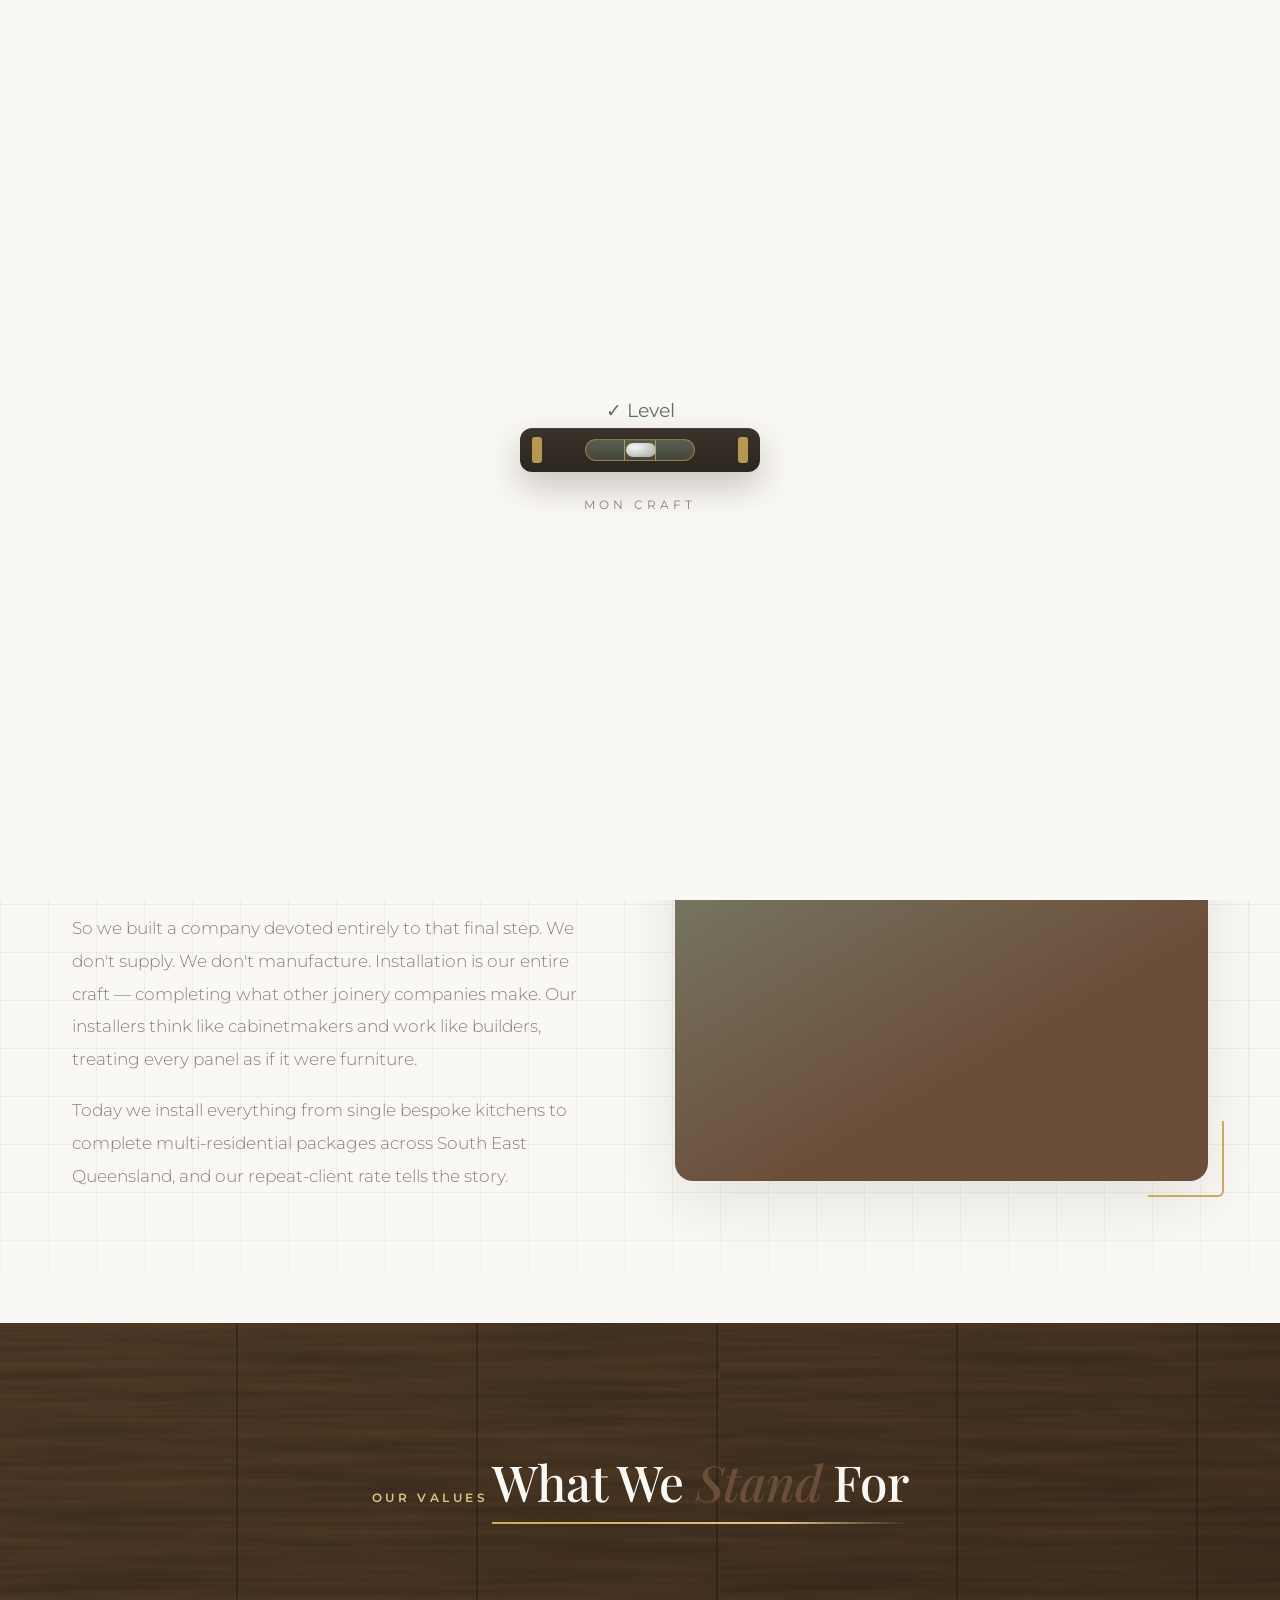
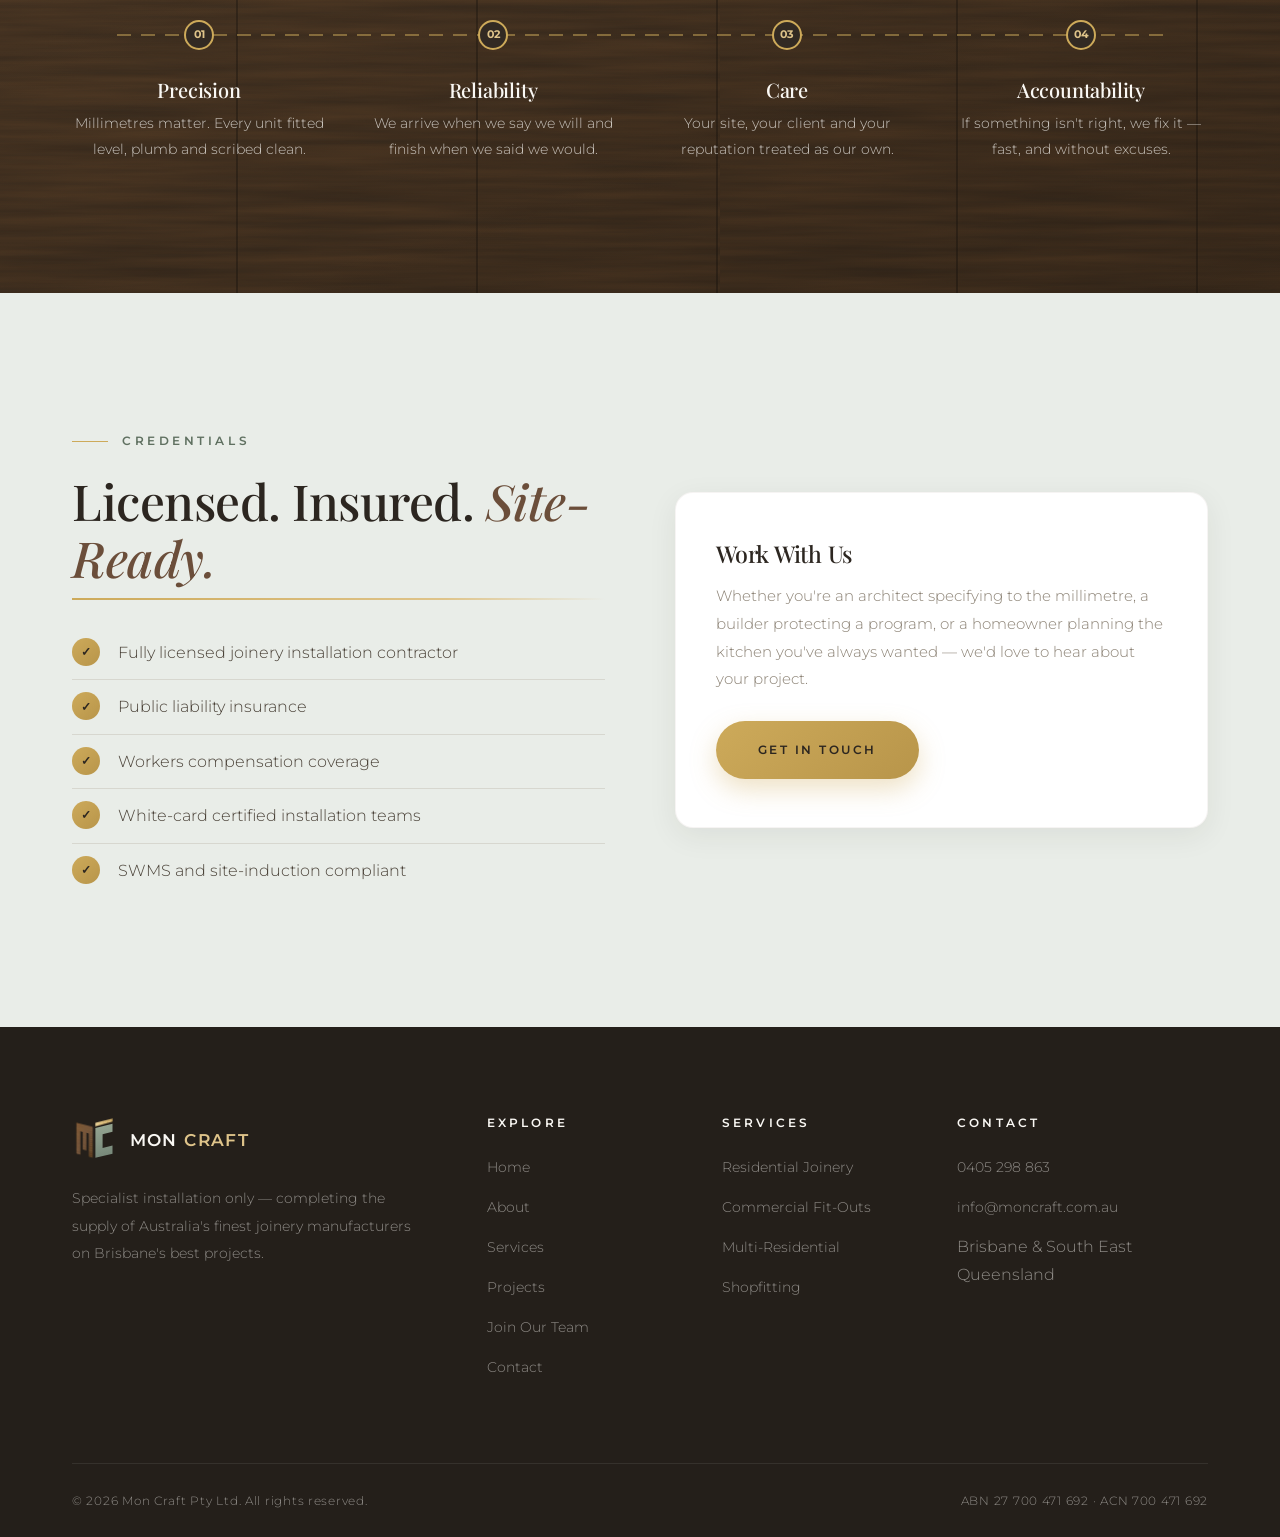
==== commit 7a90895d: "Add real company details: phone, ABN, ACN" ====
--- a/about.html
+++ b/about.html
@@ -150,7 +150,7 @@
       <div>
         <h4>Contact</h4>
         <ul>
-          <li><a href="tel:+61400000000">0400 000 000</a></li>
+          <li><a href="tel:+61405298863">0405 298 863</a></li>
           <li><a href="mailto:info@moncraft.com.au">info@moncraft.com.au</a></li>
           <li>Brisbane &amp; South East Queensland</li>
         </ul>
@@ -158,7 +158,7 @@
     </div>
     <div class="footer-bottom">
       <span>© 2026 Mon Craft Pty Ltd. All rights reserved.</span>
-      <span>ABN 00 000 000 000</span>
+      <span>ABN 27 700 471 692 · ACN 700 471 692</span>
     </div>
   </div>
 </footer>
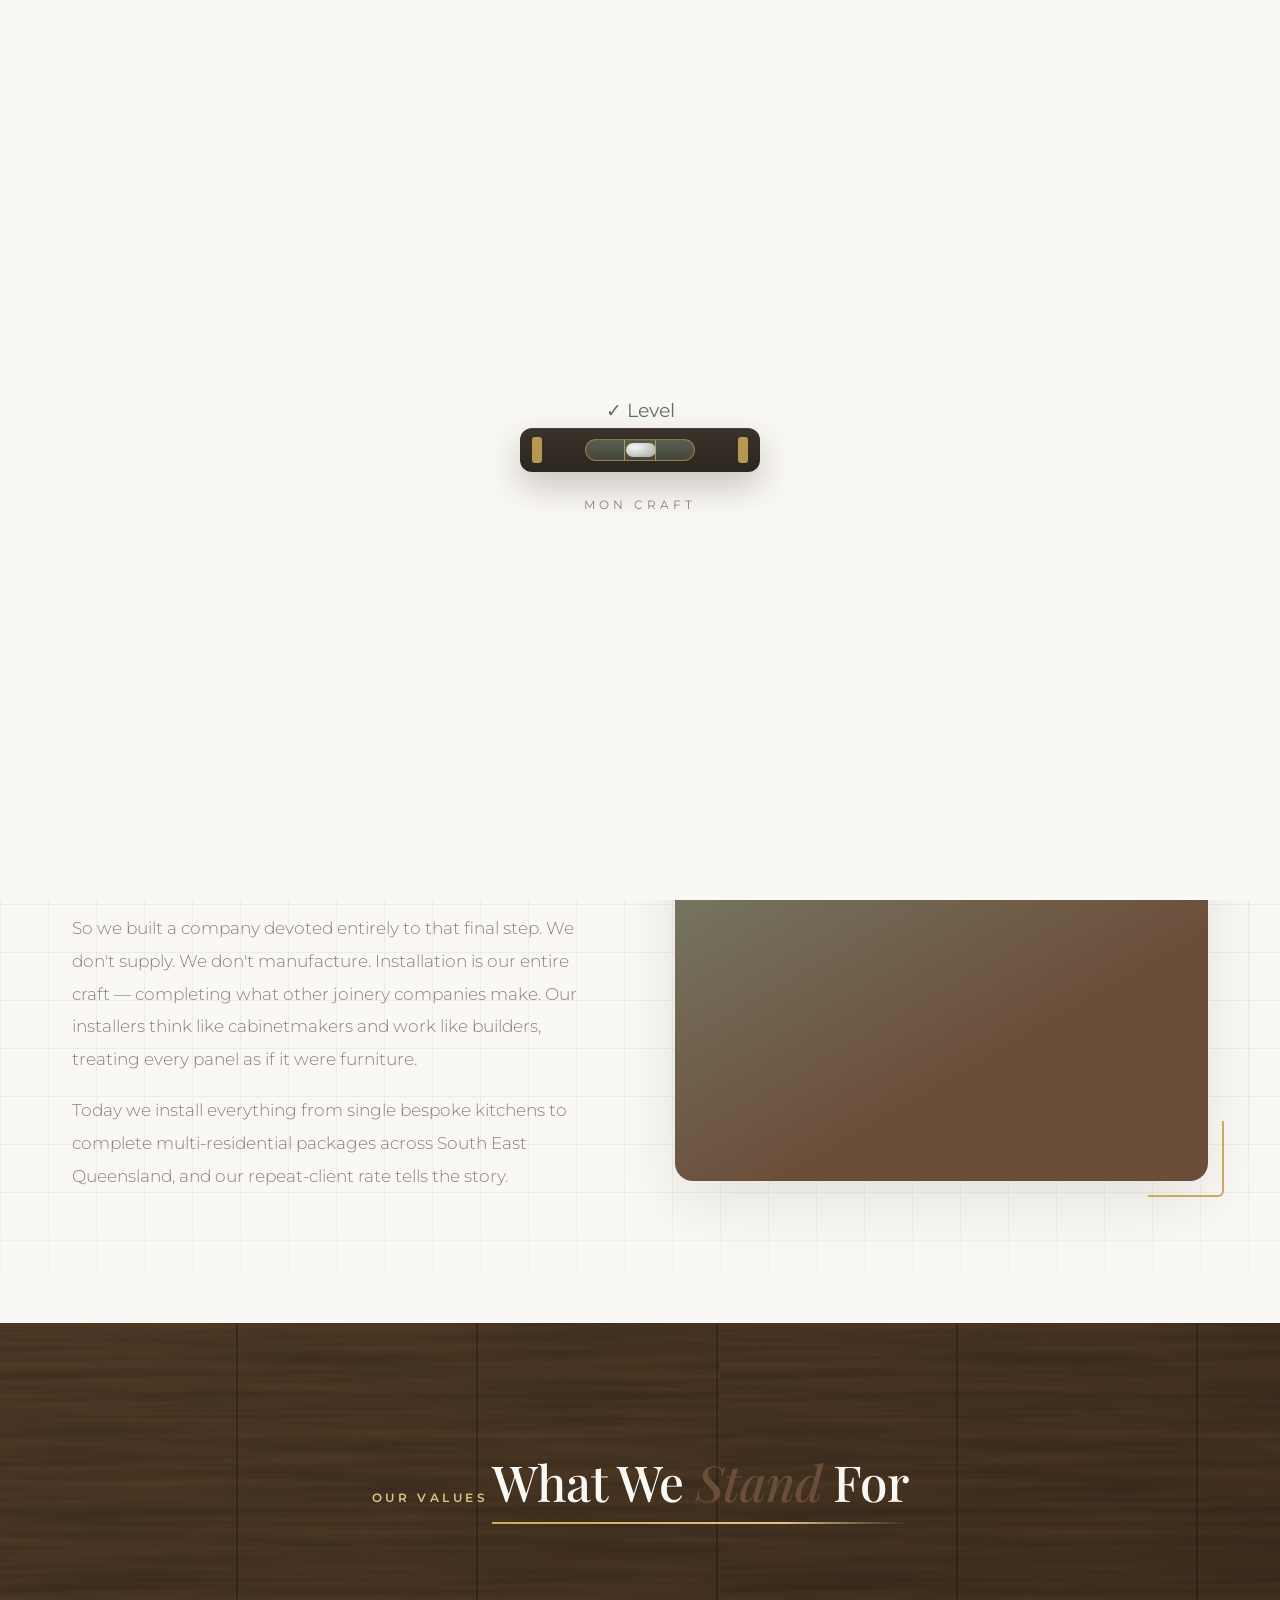
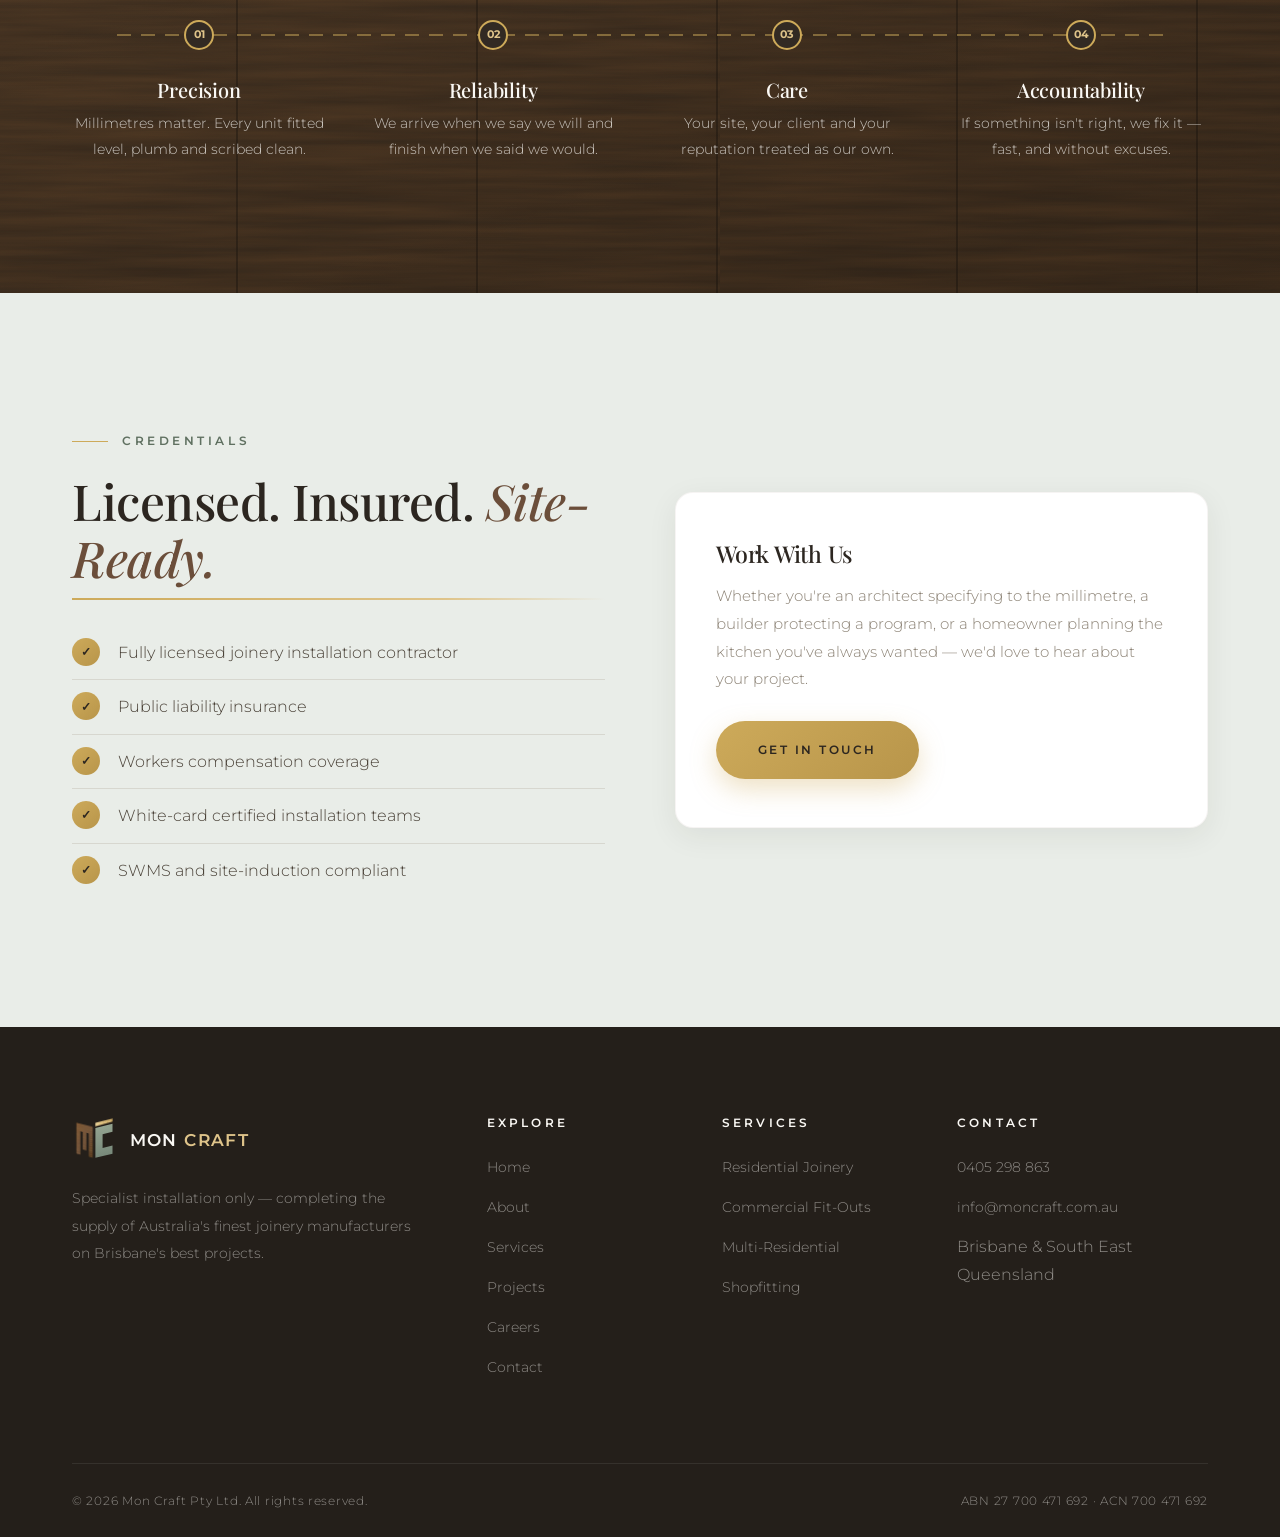
==== commit 3a5cec4b: "Rename Join Us to Careers" ====
--- a/about.html
+++ b/about.html
@@ -33,7 +33,7 @@
         <li><a href="about.html" class="active">About</a></li>
         <li><a href="services.html">Services</a></li>
         <li><a href="projects.html">Projects</a></li>
-        <li><a href="join.html">Join Us</a></li>
+        <li><a href="join.html">Careers</a></li>
         <li><a href="contact.html" class="nav-cta">Get a Quote</a></li>
       </ul>
     </nav>
@@ -134,7 +134,7 @@
           <li><a href="about.html">About</a></li>
           <li><a href="services.html">Services</a></li>
           <li><a href="projects.html">Projects</a></li>
-          <li><a href="join.html">Join Our Team</a></li>
+          <li><a href="join.html">Careers</a></li>
           <li><a href="contact.html">Contact</a></li>
         </ul>
       </div>
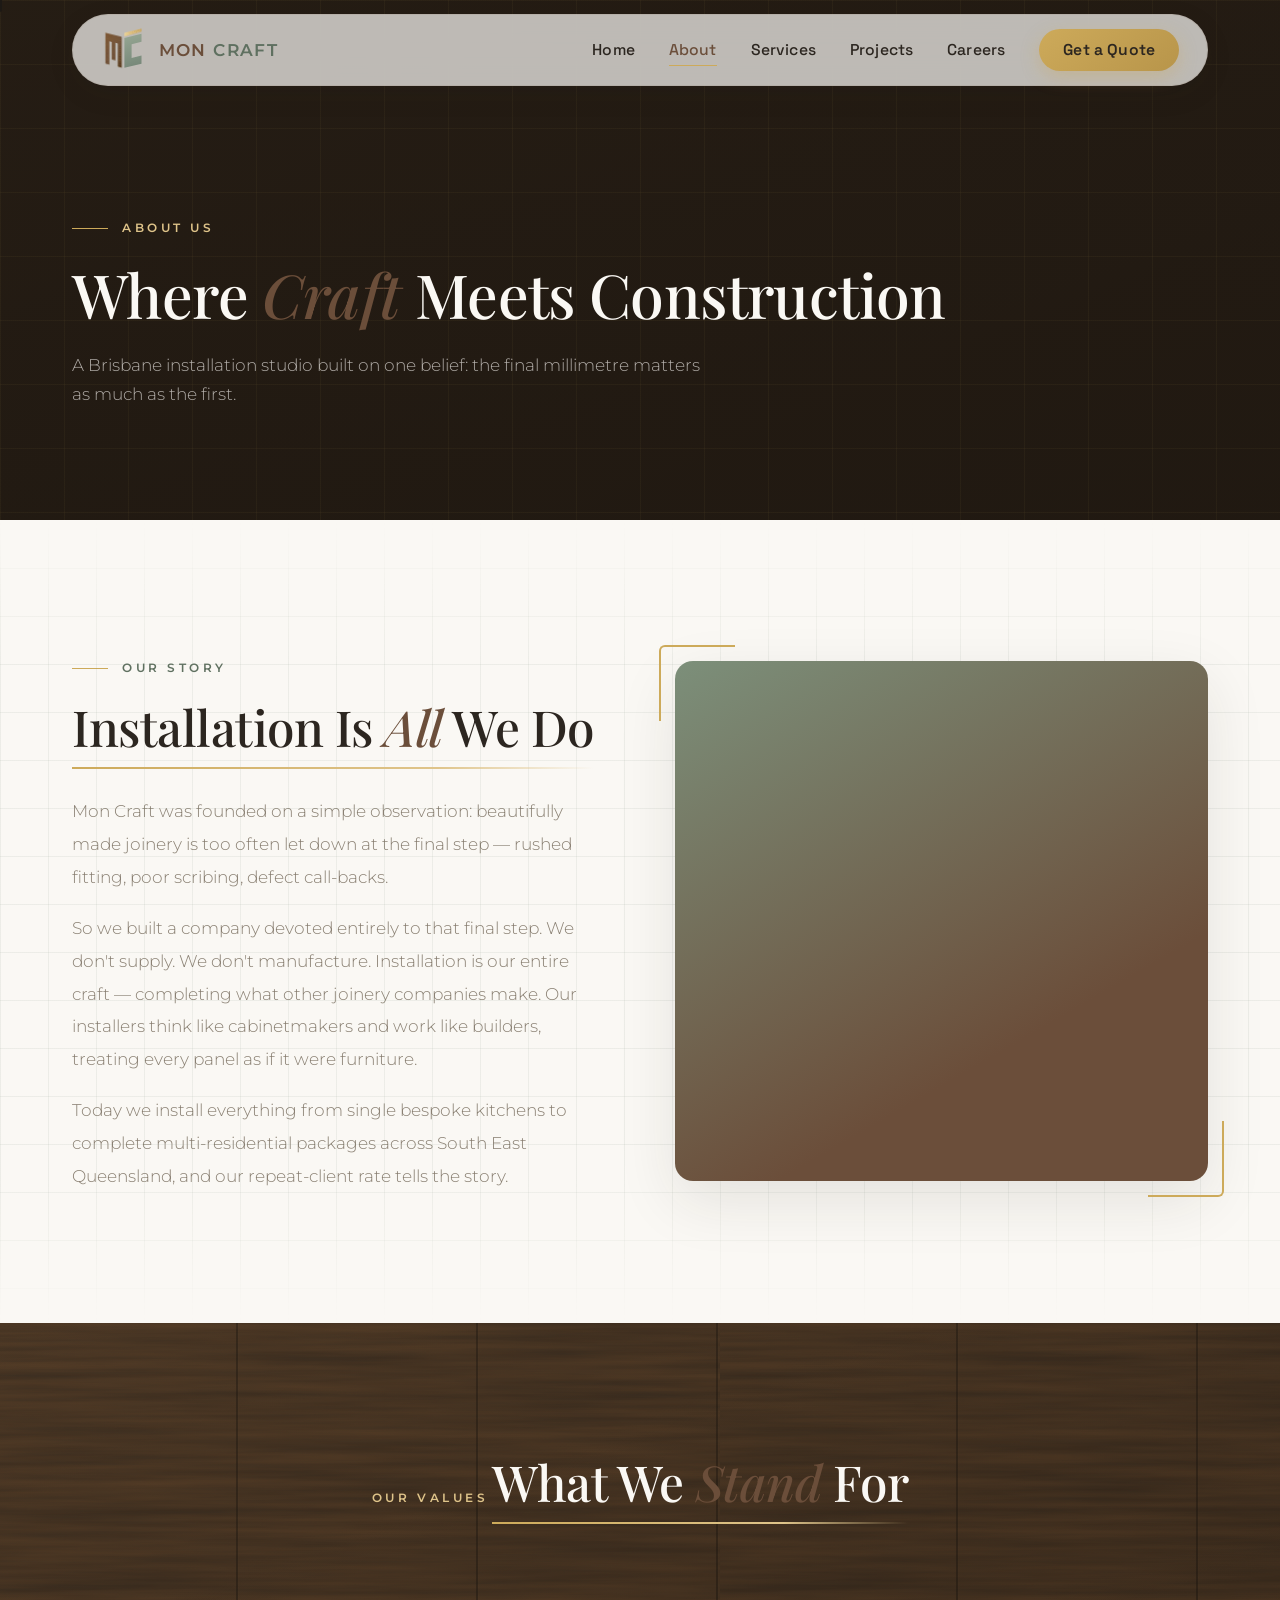
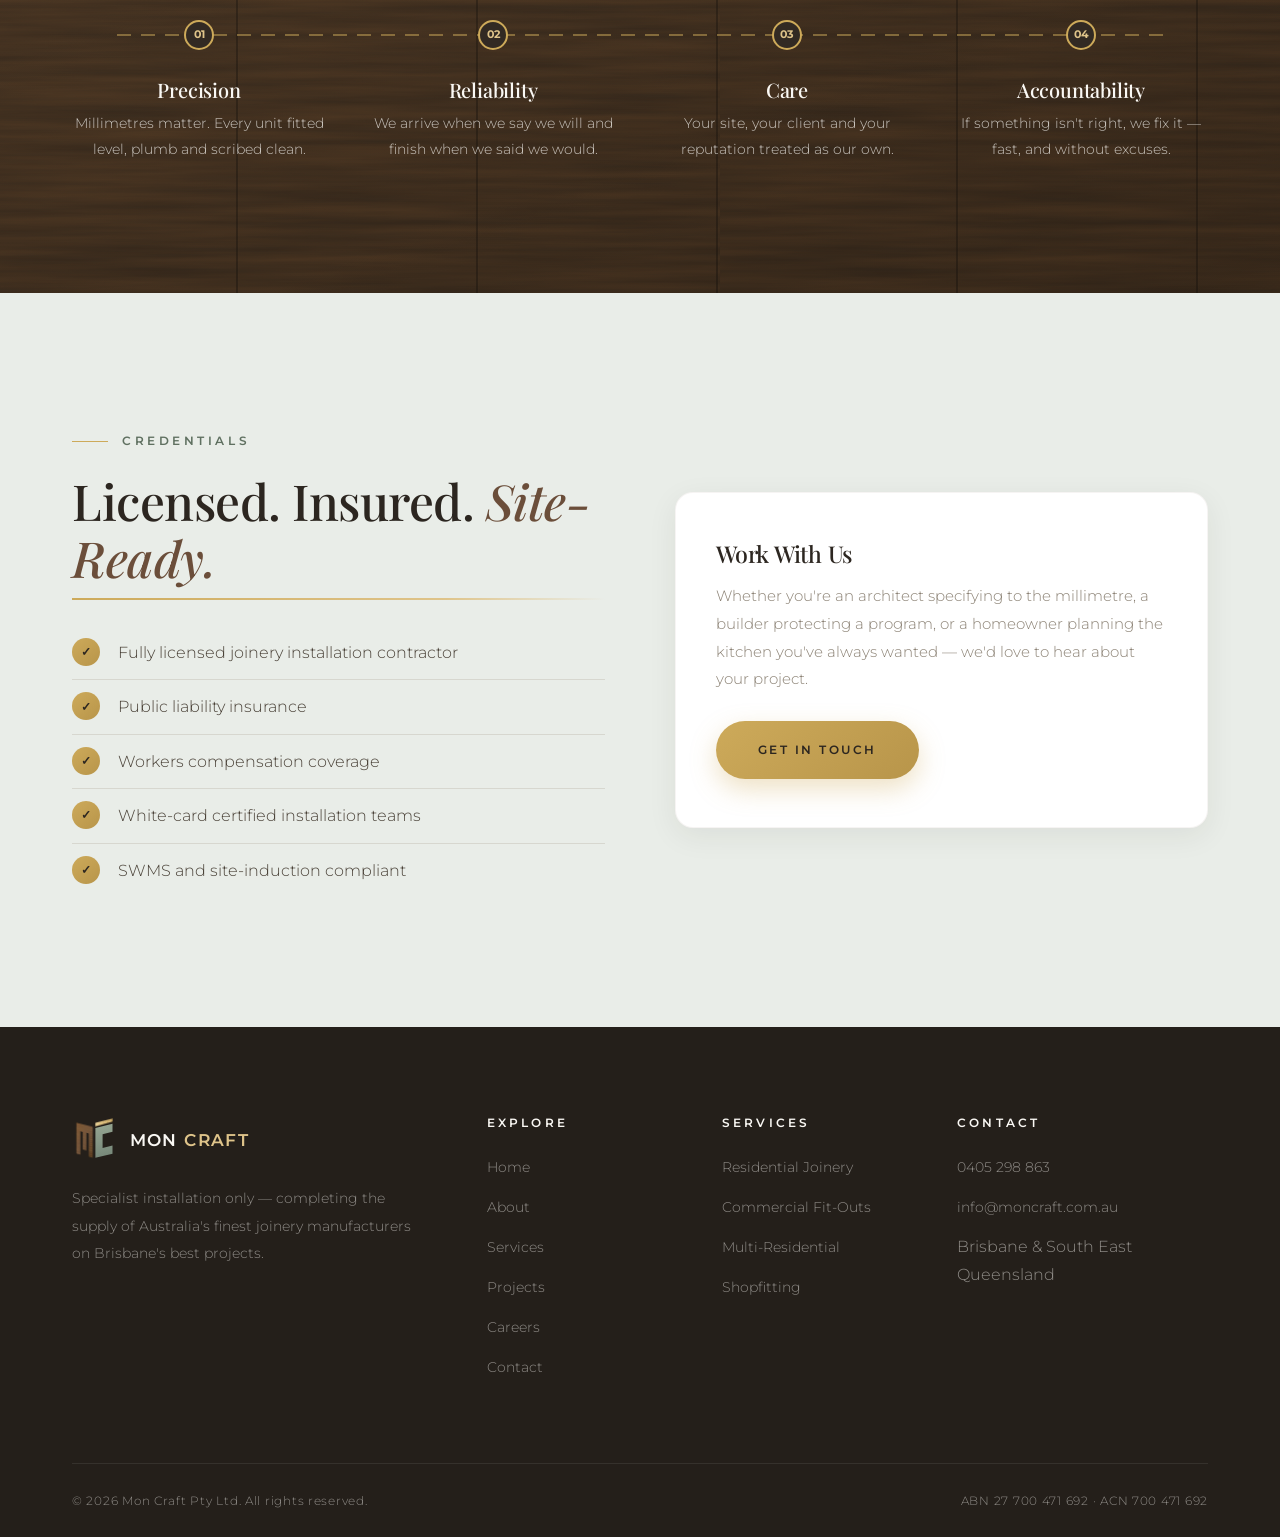
==== commit 2b4fa6ce: "Replace off-brand soil photo with joinery/woodwork craftsmanship image (About + Careers)" ====
--- a/about.html
+++ b/about.html
@@ -40,7 +40,7 @@
   </div>
 </header>
 
-<section class="page-hero" style="background: linear-gradient(rgba(30,23,16,0.78), rgba(30,23,16,0.84)), url('https://images.unsplash.com/photo-1416879595882-3373a0480b5b?w=1920&q=75&auto=format&fit=crop') center/cover no-repeat, linear-gradient(160deg,#3e3022,#2e2318);">
+<section class="page-hero" style="background: linear-gradient(rgba(30,23,16,0.78), rgba(30,23,16,0.84)), url('https://images.pexels.com/photos/5691541/pexels-photo-5691541.jpeg?auto=compress&cs=tinysrgb&w=1920&fit=crop') center/cover no-repeat, linear-gradient(160deg,#3e3022,#2e2318);">
   <div class="container">
     <span class="kicker">About Us</span>
     <h1>Where <em>Craft</em> Meets Construction</h1>
--- a/css/style.css
+++ b/css/style.css
@@ -605,15 +605,15 @@
   background-size: cover !important;
   background-position: center !important;
 }
-.ph-kitchen { background: url("https://images.unsplash.com/photo-1484154218962-a197022b5858?w=1200&q=80&auto=format&fit=crop") , linear-gradient(150deg, #8a6a52 0%, #6B4E3A 45%, #4E3828 100%); }
+.ph-kitchen { background: url("https://images.pexels.com/photos/35021550/pexels-photo-35021550.jpeg?auto=compress&cs=tinysrgb&w=900&h=1100&fit=crop") , linear-gradient(150deg, #8a6a52 0%, #6B4E3A 45%, #4E3828 100%); }
 .ph-sage { background: url("https://images.unsplash.com/photo-1586023492125-27b2c045efd7?w=1200&q=80&auto=format&fit=crop"), linear-gradient(150deg, #96a894, #7C8F7A 55%, #5f7060); }
 .ph-dark { background: linear-gradient(150deg, #443628, #2C2620); }
-.ph-blend { background: url("https://images.unsplash.com/photo-1416879595882-3373a0480b5b?w=1200&q=80&auto=format&fit=crop"), linear-gradient(150deg, #7C8F7A 0%, #6B4E3A 70%); }
+.ph-blend { background: url("https://images.pexels.com/photos/5691541/pexels-photo-5691541.jpeg?auto=compress&cs=tinysrgb&w=1200&fit=crop"), linear-gradient(150deg, #7C8F7A 0%, #6B4E3A 70%); }
 .ph-warm { background: linear-gradient(150deg, #CDAA5A 0%, #8a6a52 60%, #6B4E3A); }
 .ph-stone { background: linear-gradient(150deg, #a99f90, #6f665a); }
 
 /* project gallery photos */
-.ph-p1 { background: url("https://images.unsplash.com/photo-1556909114-f6e7ad7d3136?w=1200&q=80&auto=format&fit=crop"), linear-gradient(150deg, #8a6a52, #4E3828); }
+.ph-p1 { background: url("https://images.pexels.com/photos/35021550/pexels-photo-35021550.jpeg?auto=compress&cs=tinysrgb&w=1200&fit=crop"), linear-gradient(150deg, #8a6a52, #4E3828); }
 .ph-p2 { background: url("https://images.unsplash.com/photo-1497366754035-f200968a6e72?w=1200&q=80&auto=format&fit=crop"), linear-gradient(150deg, #443628, #2C2620); }
 .ph-p3 { background: url("https://images.unsplash.com/photo-1600585154340-be6161a56a0c?w=1200&q=80&auto=format&fit=crop"), linear-gradient(150deg, #7C8F7A, #6B4E3A); }
 .ph-p4 { background: url("https://images.unsplash.com/photo-1517248135467-4c7edcad34c4?w=1200&q=80&auto=format&fit=crop"), linear-gradient(150deg, #CDAA5A, #6B4E3A); }
@@ -816,6 +816,21 @@
   box-shadow: 0 0 0 4px rgba(205,170,90,0.14);
 }
 textarea { resize: vertical; min-height: 150px; }
+
+/* ---------- Form success message ---------- */
+.form-success { text-align: center; padding: 40px 10px; }
+.form-success .tick {
+  width: 64px; height: 64px;
+  margin: 0 auto 22px;
+  border-radius: 50%;
+  background: linear-gradient(140deg, var(--sage), var(--sage-deep));
+  color: #fff;
+  font-size: 1.6rem;
+  display: grid;
+  place-items: center;
+}
+.form-success h3 { margin-bottom: 10px; }
+.form-success p { font-weight: 300; color: var(--text-soft); }
 
 /* ---------- Contact info ---------- */
 .info-block { display: flex; gap: 20px; margin-bottom: 34px; }
